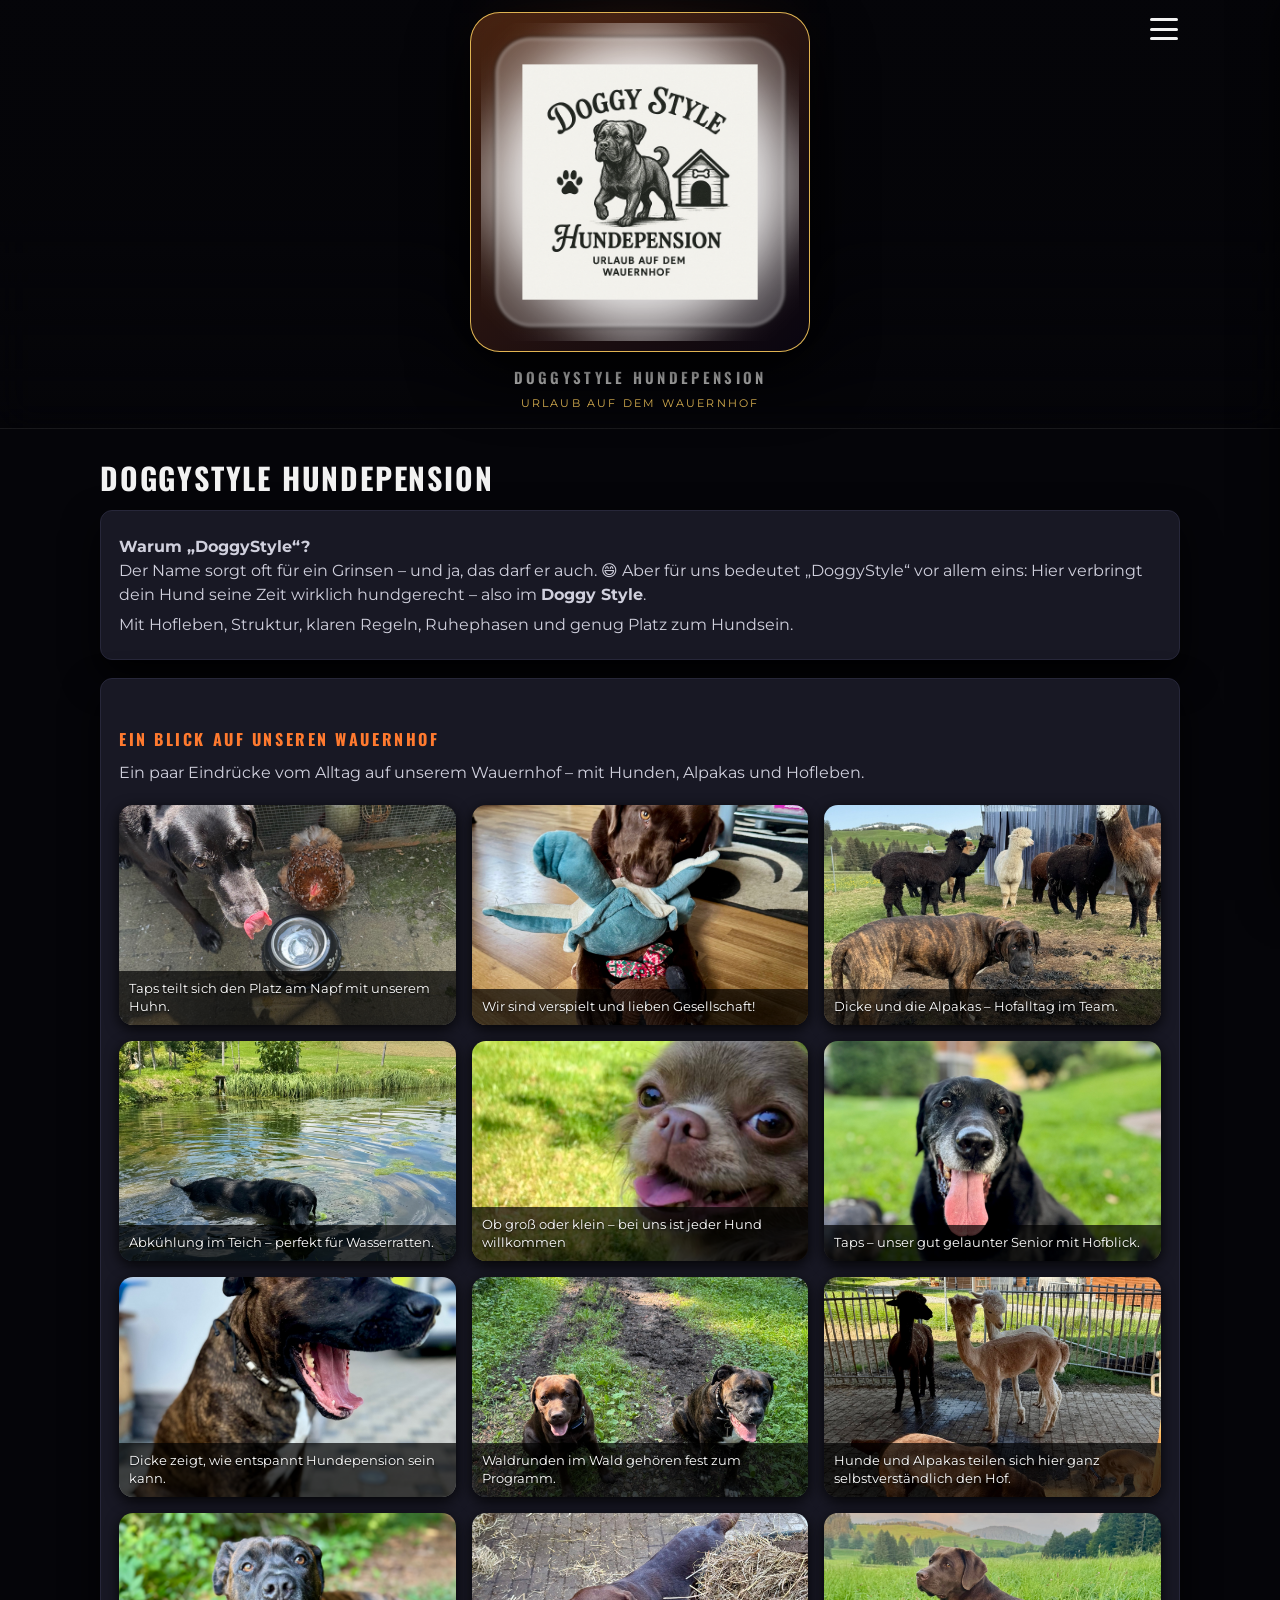
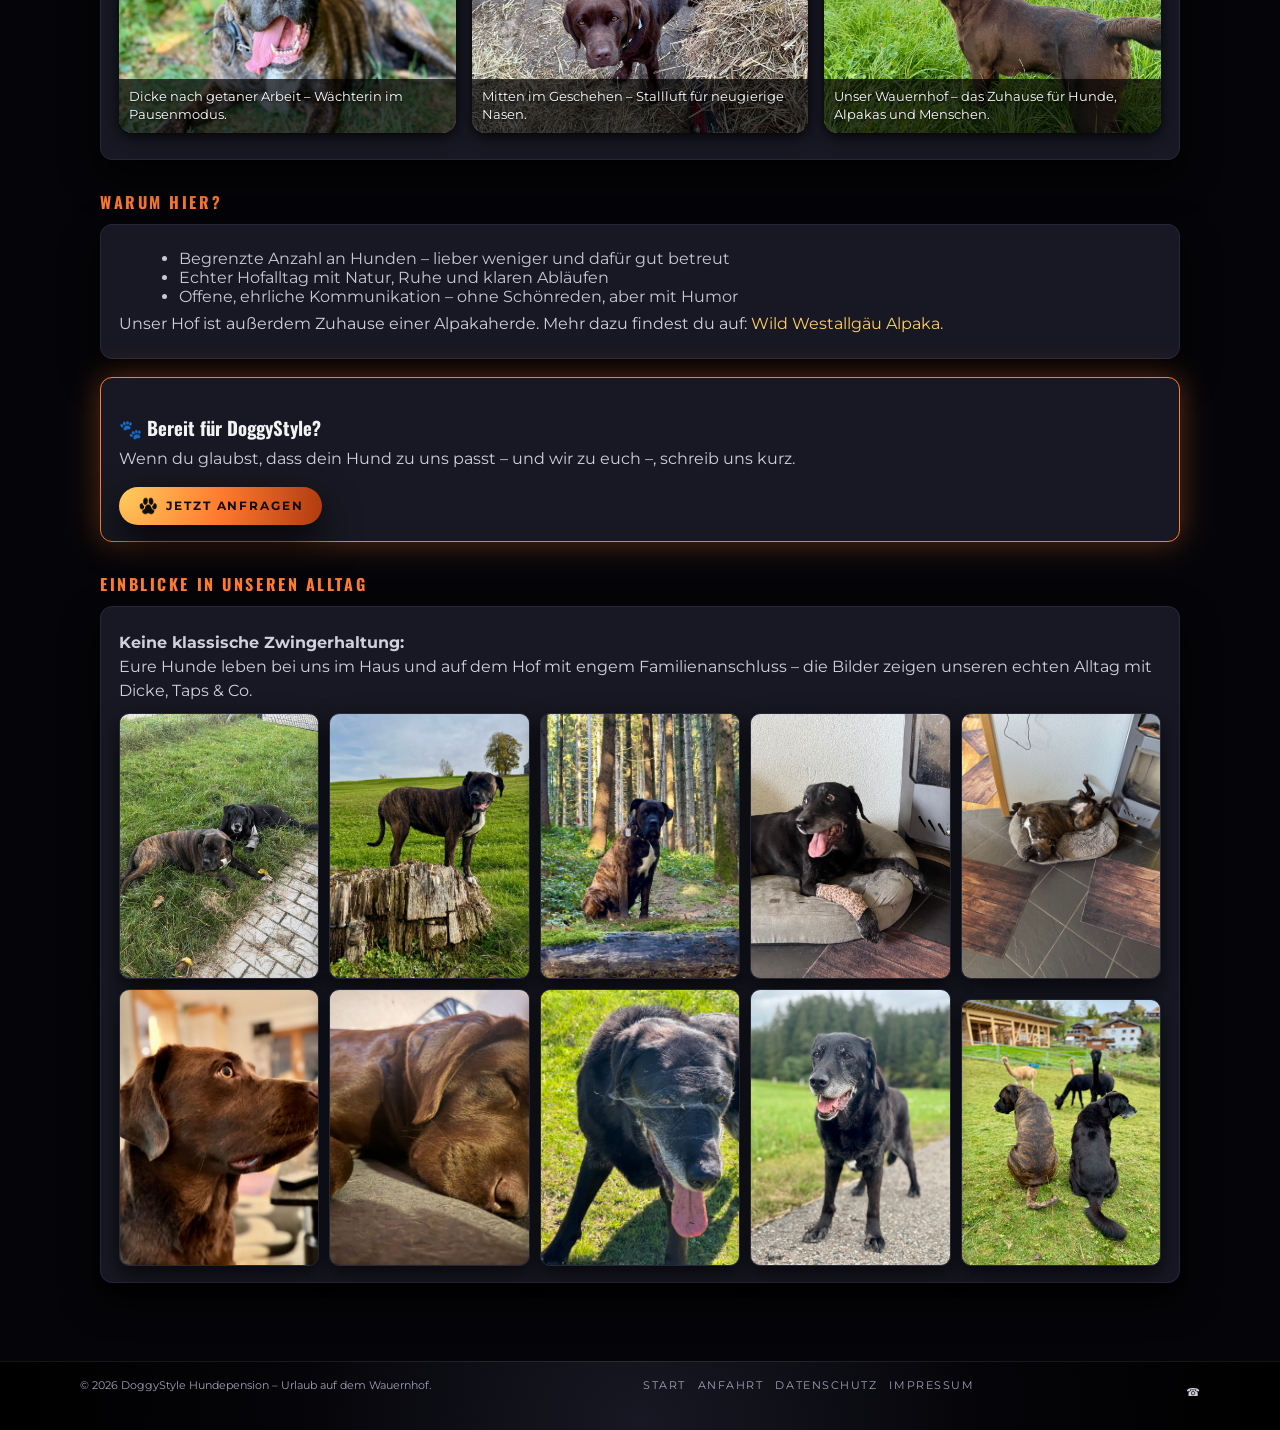
==== index.html @ 03199d56 "Add files via upload" ====
<!DOCTYPE html>
<html lang="de"> 
<head>
<meta charset="UTF-8">
<title>Start – DoggyStyle Hundepension</title>
<meta name="viewport" content="width=device-width, initial-scale=1.0">
<style>
@import url('https://fonts.googleapis.com/css2?family=Montserrat:wght@300;400;600&family=Oswald:wght@400;600&display=swap');

* { box-sizing:border-box; }

body {
  background:#050509;
  color:#f2f2f2;
  font-family:'Montserrat',system-ui,-apple-system,BlinkMacSystemFont,sans-serif;
  margin:0;
}
header {
  position:sticky;
  top:0;
  z-index:40;
  backdrop-filter:blur(18px);
  background:linear-gradient(to bottom,rgba(5,5,9,0.98),rgba(5,5,9,0.92),rgba(5,5,9,0.0));
  border-bottom:1px solid rgba(255,255,255,0.08);
  transition:transform .6s ease-in-out, opacity .6s ease-in-out;
}

body.scrolled-down header {
  transform:translateY(-120%);
  opacity:0;
}

.header-inner {
  max-width:1120px;
  margin:0 auto;
  padding:12px 20px 18px;
  display:flex;
  flex-direction:column;
  align-items:center;
  gap:8px;
  position:relative;
}
.header-inner::before {
  content:'';
  position:absolute;
  top:38%;
  left:50%;
  width:300px;
  height:300px;
  transform:translate(-50%,-50%);
  background:radial-gradient(circle at top,#ff7a2f33,#000000 65%);
  filter:blur(20px);
  opacity:0.9;
  z-index:-2;
}
.logo-shell {
  padding:10px;
  border-radius:30px;
  background:linear-gradient(135deg,rgba(255,122,47,0.25),rgba(10,6,18,0.9));
  border:1px solid rgba(255,207,95,0.85);
  box-shadow:0 24px 60px rgba(0,0,0,0.95);
  backdrop-filter:blur(18px);
  -webkit-backdrop-filter:blur(18px);
  max-width:340px;
  width:100%;
  transform-origin:center;
  transition:transform .35s ease-out, box-shadow .35s ease-out, background .35s ease-out, border-color .35s ease-out;
}
.header-inner:hover .logo-shell {
  transform:translateY(-2px) scale(1.01);
  box-shadow:0 32px 80px rgba(0,0,0,1);
  background:linear-gradient(135deg,rgba(255,122,47,0.35),rgba(10,6,18,0.95));
  border-color:rgba(255,207,95,1);
}
.logo-shell img {
  width:100%;
  display:block;
  border-radius:22px;
}
.brand-title {
  font-family:'Oswald',system-ui,sans-serif;
  font-size:15px;
  letter-spacing:0.22em;
  text-transform:uppercase;
  font-weight:600;
  margin-top:6px;
}
.brand-sub {
  font-size:11px;
  color:#ffcf5f;
  letter-spacing:0.2em;
  text-transform:uppercase;
}
.logo-shell,
.brand-title,
.brand-sub {
  transition:transform .45s ease-out, opacity .45s ease-out;
  transition-delay:.12s;
}

body.scrolled-down .logo-shell,
body.scrolled-down .brand-title,
body.scrolled-down .brand-sub {
  transform:translateY(-26px);
  opacity:0;
}

.burger{z-index:9999;position:absolute;right:22px;top:18px;
  position:absolute;
  right:22px;
  top:18px;
  width:28px;
  height:22px;
  cursor:pointer;
  display:flex;
  flex-direction:column;
  justify-content:space-between;
}
.burger span {
  height:3px;
  border-radius:999px;
  background:#f2f2f2;
  transition:transform .2s ease-out, opacity .2s ease-out;
}
.burger.open span:nth-child(1) {
  transform:translateY(9px) rotate(45deg);
}
.burger.open span:nth-child(2) {
  opacity:0;
}
.burger.open span:nth-child(3) {
  transform:translateY(-9px) rotate(-45deg);
}
.wrapper {
  max-width:1120px;
  margin:0 auto;
  padding:26px 20px 60px;
}
h1,h2,h3 {
  font-family:'Oswald',system-ui,sans-serif;
}
h1 {
  font-size:30px;
  margin:0 0 10px;
  letter-spacing:0.06em;
  text-transform:uppercase;
}
h2 {
  color:#ff7a2f;
  text-transform:uppercase;
  letter-spacing:0.16em;
  font-size:16px;
  margin:30px 0 10px;
}
h3 {
  color:#f2f2f2;
  margin-top:18px;
  margin-bottom:6px;
}
p {
  margin:6px 0;
  color:#d0d0dd;
  line-height:1.5;
}
.card {
  background:#181824;
  border-radius:12px;
  border:1px solid #27273a;
  padding:18px 18px 16px;
  margin:10px 0 18px;
  box-shadow:0 16px 36px rgba(0,0,0,0.8);
}
.card.highlight {
  border-color:#ff7a2f;
  box-shadow:0 0 32px rgba(255,122,47,0.35);
}
ul {
  margin:6px 0 6px 20px;
  color:#c8c8d5;
}
.btn {
  display:inline-block;
  margin-top:10px;
  padding:9px 18px;
  border-radius:999px;
  background:radial-gradient(circle at 0% 0%,#ffcf5f,#ff7a2f 50%,#b03a10 100%);
  color:#140a03;
  font-size:12px;
  text-transform:uppercase;
  letter-spacing:0.16em;
  text-decoration:none;
  font-weight:bold;
  box-shadow:0 18px 38px rgba(0,0,0,0.85);
}
.btn-paw {
  display:inline-flex;
  align-items:center;
  gap:7px;
}
.btn-paw img {
  width:22px;
  height:auto;
  flex:none;
}
.small-hint {
  font-size:11px;
  color:#a0a0b5;
  margin:2px 0 6px;
}
footer {
  border-top:1px solid rgba(255,255,255,0.08);
  padding:16px 20px 24px;
  font-size:11px;
  color:#a0a0b5;
  background:radial-gradient(circle at bottom,#181824 0,#050509 52%,#000 100%);
}
.footer-inner {
  max-width:1120px;
  margin:0 auto;
  display:flex;
  justify-content:space-between;
  gap:16px;
  flex-wrap:wrap;
}
.footer-links {
  display:flex;
  gap:12px;
  flex-wrap:wrap;
}
.footer-links a {
  color:#a0a0b5;
  text-decoration:none;
  text-transform:uppercase;
  letter-spacing:0.14em;
}
.side-menu-overlay {
  position:fixed;
  inset:0;
  background:rgba(0,0,0,0.7);
  backdrop-filter:blur(8px);
  opacity:0;
  visibility:hidden;
  transition:opacity .2s ease-out, visibility .2s ease-out;
  z-index:60;
}
.side-menu-overlay.open {
  opacity:1;
  visibility:visible;
}
.side-menu {
  position:fixed;
  top:0;
  right:-260px;
  width:240px;
  height:100vh;
  background:#101018;
  border-left:1px solid rgba(255,255,255,0.12);
  box-shadow:-16px 0 40px rgba(0,0,0,0.85);
  padding:70px 20px 20px;
  display:flex;
  flex-direction:column;
  gap:12px;
  z-index:61;
  transition:right .2s ease-out;
}
.side-menu.open {
  right:0;
}
.side-menu a {
  color:#d0d0dd;
  text-decoration:none;
  font-size:13px;
  letter-spacing:0.16em;
  text-transform:uppercase;
  padding:6px 0;
  border-bottom:1px solid rgba(255,255,255,0.06);
}
.side-menu a.active {
  color:#ffffff;
}
.side-menu a:last-child {
  border-bottom:none;
}
.gallery {
  display:grid;
  grid-template-columns:repeat(auto-fit,minmax(180px,1fr));
  gap:10px;
  margin-top:10px;
}
.gallery img {
  width:100%;
  height:100%;
  object-fit:cover;
  border-radius:10px;
  border:1px solid #27273a;
  box-shadow:0 8px 22px rgba(0,0,0,0.75);
}

/* Scroll-Reveal Animation */
.reveal {
  opacity:0;
  transform:translateY(24px);
  transition:opacity .6s ease-out, transform .6s ease-out;
}
.reveal.reveal-visible {
  opacity:1;
  transform:translateY(0);
}


/* Bildergalerie auf der Startseite */
.gallery-grid {
  display:grid;
  gap:16px;
  margin:20px 0 10px;
}
.gallery-grid figure {
  position:relative;
  margin:0;
  border-radius:14px;
  overflow:hidden;
  background:#111119;
  box-shadow:0 4px 14px rgba(0,0,0,0.85);
}
.gallery-grid img {
  display:block;
  width:100%;
  height:220px;
  object-fit:cover;
}
.gallery-grid figcaption {
  position:absolute;
  left:0;
  right:0;
  bottom:0;
  padding:8px 10px 10px;
  font-size:13px;
  line-height:1.4;
  background:rgba(0,0,0,0.7);
  color:#ffffff;
  text-shadow:0 1px 2px rgba(0,0,0,0.9);
}
@media (min-width:780px){
  .gallery-grid {
    grid-template-columns:repeat(3,minmax(0,1fr));
  }
}

.call-btn {
  display:inline-block;
  margin-top:8px;
  padding:8px 14px;
  border-radius:999px;
  background:#ffb347;
  color:#111111;
  font-weight:600;
  text-decoration:none;
  box-shadow:0 4px 12px rgba(0,0,0,0.35);
}
.call-btn:hover {
  background:#ffcf70;
  transform:translateY(-1px);
}
@media (max-width:780px){
  .header-inner{padding-bottom:12px;}
}
</style>
</head>
<body>
<header>
  <div class="header-inner">
    <div class="burger" id="burger">
      <span></span><span></span><span></span>
    </div>
    <div class="logo-shell"><img src="images/embedded_1.png" style="width:100%;border-radius:22px;"></div>
    <div class="brand-title">DoggyStyle Hundepension</div>
    <div class="brand-sub">Urlaub auf dem Wauernhof</div>
  </div>
</header>

<div class="side-menu-overlay" id="sideOverlay"></div>
<nav class="side-menu" id="sideMenu">
  <a href="index.html" class="">Start</a>
  <a href="angebot.html" class="">Angebot</a>
  <a href="abenteuer.html" class="">Abenteuer</a>
  <a href="ueber-uns.html" class="">Über uns</a>
  <a href="preise.html" class="">Preise</a>
  <a href="ablauf-faq.html" class="">Ablauf &amp; FAQ</a>
  <a href="kontakt.html" class="">Kontakt</a>
  <a href="anfahrt.html" class="">Anfahrt</a>
  <a href="aktuelles.html" class="">Aktuelles</a>
  <a href="datenschutz.html" class="">Datenschutz</a>
  <a href="impressum.html" class="">Impressum</a>
</nav>

<div class="wrapper">

<h1>DoggyStyle Hundepension</h1>
<div class="card">
  <p><strong>Warum „DoggyStyle“?</strong><br>
  Der Name sorgt oft für ein Grinsen – und ja, das darf er auch. 😄 Aber für uns bedeutet
  „DoggyStyle“ vor allem eins: Hier verbringt dein Hund seine Zeit wirklich hundgerecht – also im <strong>Doggy Style</strong>.</p>
  <p>Mit Hofleben, Struktur, klaren Regeln, Ruhephasen und genug Platz zum Hundsein.</p>
</div>


<section class="card reveal">
  <h2>Ein Blick auf unseren Wauernhof</h2>
  <p>Ein paar Eindrücke vom Alltag auf unserem Wauernhof – mit Hunden, Alpakas und Hofleben.</p>

  <div class="gallery-grid">
    <figure>
      <img src="images/taps_huhn_napf.jpg" alt="Schwarzer Hund Taps neben einem Huhn am Wassernapf">
      <figcaption>Taps teilt sich den Platz am Napf mit unserem Huhn.</figcaption>
    </figure>
<figure>
    <img src="images/verspielt_hund.jpg" alt="Verspielter Hund im Stall">
    <figcaption>Wir sind verspielt und lieben Gesellschaft!</figcaption>
</figure>
    <figure>
      <img src="images/dicke_alpakas_wiese.jpg" alt="Cane Corso Hündin Dicke steht vor einer Alpaka-Herde auf der Wiese">
      <figcaption>Dicke und die Alpakas – Hofalltag im Team.</figcaption>
    </figure>
    <figure>
      <img src="images/taps_teich.jpg" alt="Hund Taps schwimmt im Naturteich auf dem Hof">
      <figcaption>Abkühlung im Teich – perfekt für Wasserratten.</figcaption>
    </figure>
<figure class="gallery-item">
<img src="images/kleiner_hund.jpg" alt="Ob groß oder klein – bei uns ist jeder Hund willkommen">
    <figcaption>Ob groß oder klein – bei uns ist jeder Hund willkommen</figcaption>
</figure>
    <figure>
      <img src="images/taps_portrait_garten.jpg" alt="Taps sitzt lachend auf der Wiese vor dem Haus">
      <figcaption>Taps – unser gut gelaunter Senior mit Hofblick.</figcaption>
    </figure>
    <figure>
      <img src="images/dicke_gaehn.jpg" alt="Cane Corso Hündin Dicke gähnt entspannt vor dem Haus">
      <figcaption>Dicke zeigt, wie entspannt Hundepension sein kann.</figcaption>
    </figure>
    <figure>
      <img src="images/hunde_wald.jpg" alt="Zwei Hunde sitzen auf einem Waldweg">
      <figcaption>Waldrunden im Wald gehören fest zum Programm.</figcaption>
    </figure>
    <figure>
      <img src="images/hunde_alpakas_stall.jpg" alt="Hunde und Alpakas gemeinsam im Auslauf am Hof">
      <figcaption>Hunde und Alpakas teilen sich hier ganz selbstverständlich den Hof.</figcaption>
    </figure>
    <figure>
      <img src="images/dicke_portrait_wald.jpg" alt="Dicke liegt mit weit herausgestreckter Zunge im Gras">
      <figcaption>Dicke nach getaner Arbeit – Wächterin im Pausenmodus.</figcaption>
    </figure>
    <figure>
      <img src="images/labbi_stroh.jpg" alt="Brauner Labrador im Stroh bei der Stallarbeit">
      <figcaption>Mitten im Geschehen – Stallluft für neugierige Nasen.</figcaption>
    </figure>
    <figure>
      <img src="images/labbi_wiese_allgaeu.jpg" alt="Brauner Labrador steht in einer Allgäuer Wiese">
      <figcaption>Unser Wauernhof – das Zuhause für Hunde, Alpakas und Menschen.</figcaption>
    </figure>
  </div>
</section>


<h2>Warum hier?</h2>
<div class="card">
  <ul>
    <li>Begrenzte Anzahl an Hunden – lieber weniger und dafür gut betreut</li>
    <li>Echter Hofalltag mit Natur, Ruhe und klaren Abläufen</li>
    <li>Offene, ehrliche Kommunikation – ohne Schönreden, aber mit Humor</li>
  </ul>
  <p>Unser Hof ist außerdem Zuhause einer Alpakaherde. Mehr dazu findest du auf:
  <a href="https://www.wild-westallgaeu-alpaka.de" target="_blank" style="color:#ffcf5f;text-decoration:none;">Wild Westallgäu Alpaka</a>.</p>
</div>

<div class="card highlight">
  <h3>🐾 Bereit für DoggyStyle?</h3>
  <p>Wenn du glaubst, dass dein Hund zu uns passt – und wir zu euch –, schreib uns kurz.</p>
  <a href="kontakt.html" class="btn btn-paw">
    <img src="images/Pfote.PNG" alt="" width="878" height="796">
    Jetzt anfragen
  </a>
  </div>

<h2>Einblicke in unseren Alltag</h2>
<div class="card">
  <p><strong>Keine klassische Zwingerhaltung:</strong><br> Eure Hunde leben bei uns im Haus und auf dem Hof mit engem Familienanschluss – die Bilder zeigen unseren echten Alltag mit Dicke, Taps &amp; Co.</p>
  <div class="gallery">
      <img src="images/embedded_2.jpg" alt="Hundebild" class="reveal">
      <img src="images/embedded_3.jpg" alt="Hundebild" class="reveal">
      <img src="images/embedded_4.jpg" alt="Hundebild" class="reveal">
      <img src="images/embedded_5.jpg" alt="Hundebild" class="reveal">
      <img src="images/embedded_6.jpg" alt="Hundebild" class="reveal">
      <img src="images/embedded_7.jpg" alt="Hundebild" class="reveal">
      <img src="images/embedded_8.jpg" alt="Hundebild" class="reveal">
      <img src="images/embedded_9.jpg" alt="Hundebild" class="reveal">
      <img src="images/embedded_10.jpg" alt="Hundebild" class="reveal">
<div class="gallery">
    <img src="images/dicke_taps.jpg" alt="Unsere Hunde und Alpakas – ein starkes Team">
</div>
  </div>
</div>

</div>

<footer>
  <div class="footer-inner">
    <div>© <span id="year"></span> DoggyStyle Hundepension – Urlaub auf dem Wauernhof.</div>
    <div class="footer-links">
      <a href="index.html">Start</a>
      <a href="anfahrt.html">Anfahrt</a><a href="datenschutz.html" class="">Datenschutz</a>
      <a href="impressum.html">Impressum</a>
    </div>
  
  <p>☎ </p>
</div>
</footer>
<script>
  const burger = document.getElementById('burger');
  const sideMenu = document.getElementById('sideMenu');
  const overlay = document.getElementById('sideOverlay');
  function toggleMenu() {
    burger.classList.toggle('open');
    sideMenu.classList.toggle('open');
    overlay.classList.toggle('open');
  }
  burger.addEventListener('click', toggleMenu);
  overlay.addEventListener('click', toggleMenu);
  sideMenu.querySelectorAll('a').forEach(a => {
    a.addEventListener('click', () => {
      toggleMenu();
    });
  });
  document.querySelectorAll('#year').forEach(e => e.textContent = new Date().getFullYear());
  
  const onScrollHeader = () => {
    const scrolled = window.scrollY || document.documentElement.scrollTop || document.body.scrollTop || 0;
    if (scrolled > 40) {
      document.body.classList.add('scrolled-down');
    } else {
      document.body.classList.remove('scrolled-down');
    }
  };
  window.addEventListener('scroll', onScrollHeader);
  onScrollHeader();
const revealEls = document.querySelectorAll('.reveal');
  if ('IntersectionObserver' in window) {
    const observer = new IntersectionObserver((entries, obs) => {
      entries.forEach(entry => {
        if (entry.isIntersecting) {
          entry.target.classList.add('reveal-visible');
          obs.unobserve(entry.target);
        }
      });
    }, { threshold: 0.15 });
    revealEls.forEach(el => observer.observe(el));
  } else {
    revealEls.forEach(el => el.classList.add('reveal-visible'));
  }
</script>
</body>
</html>
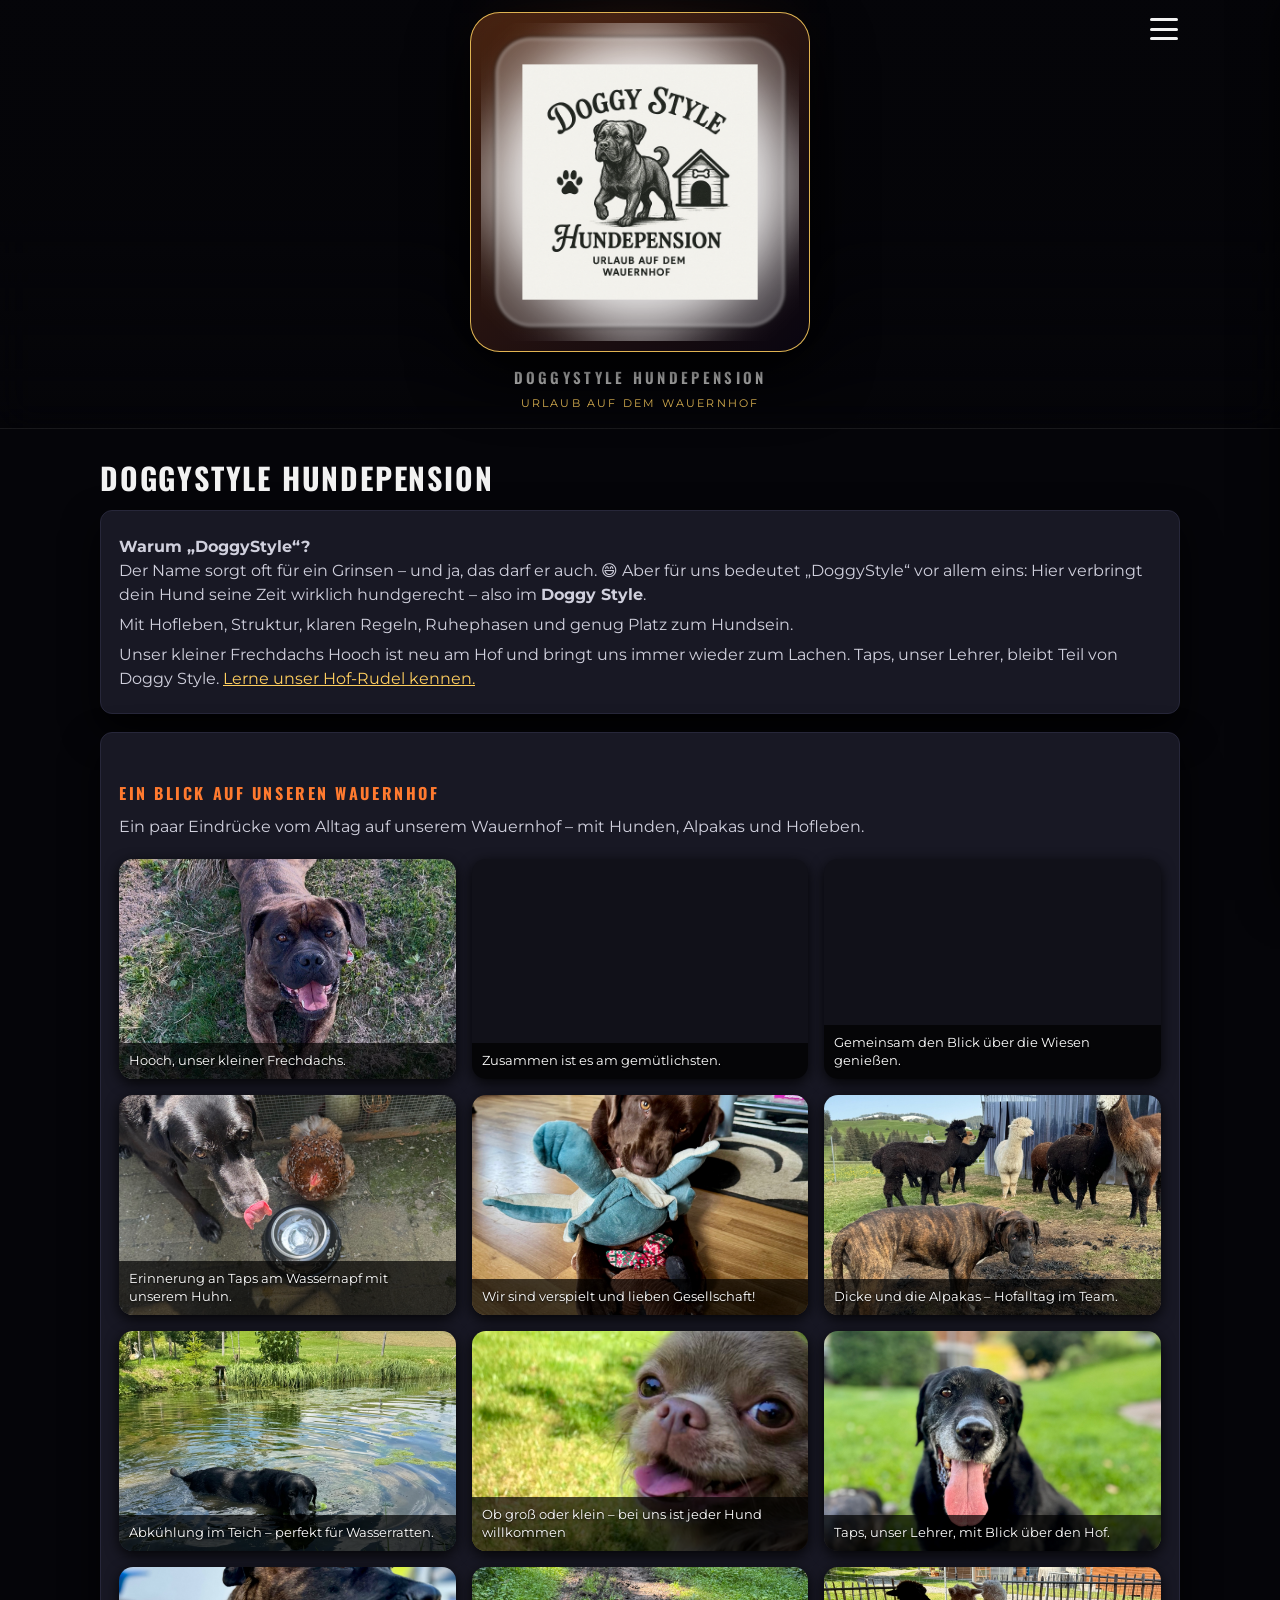
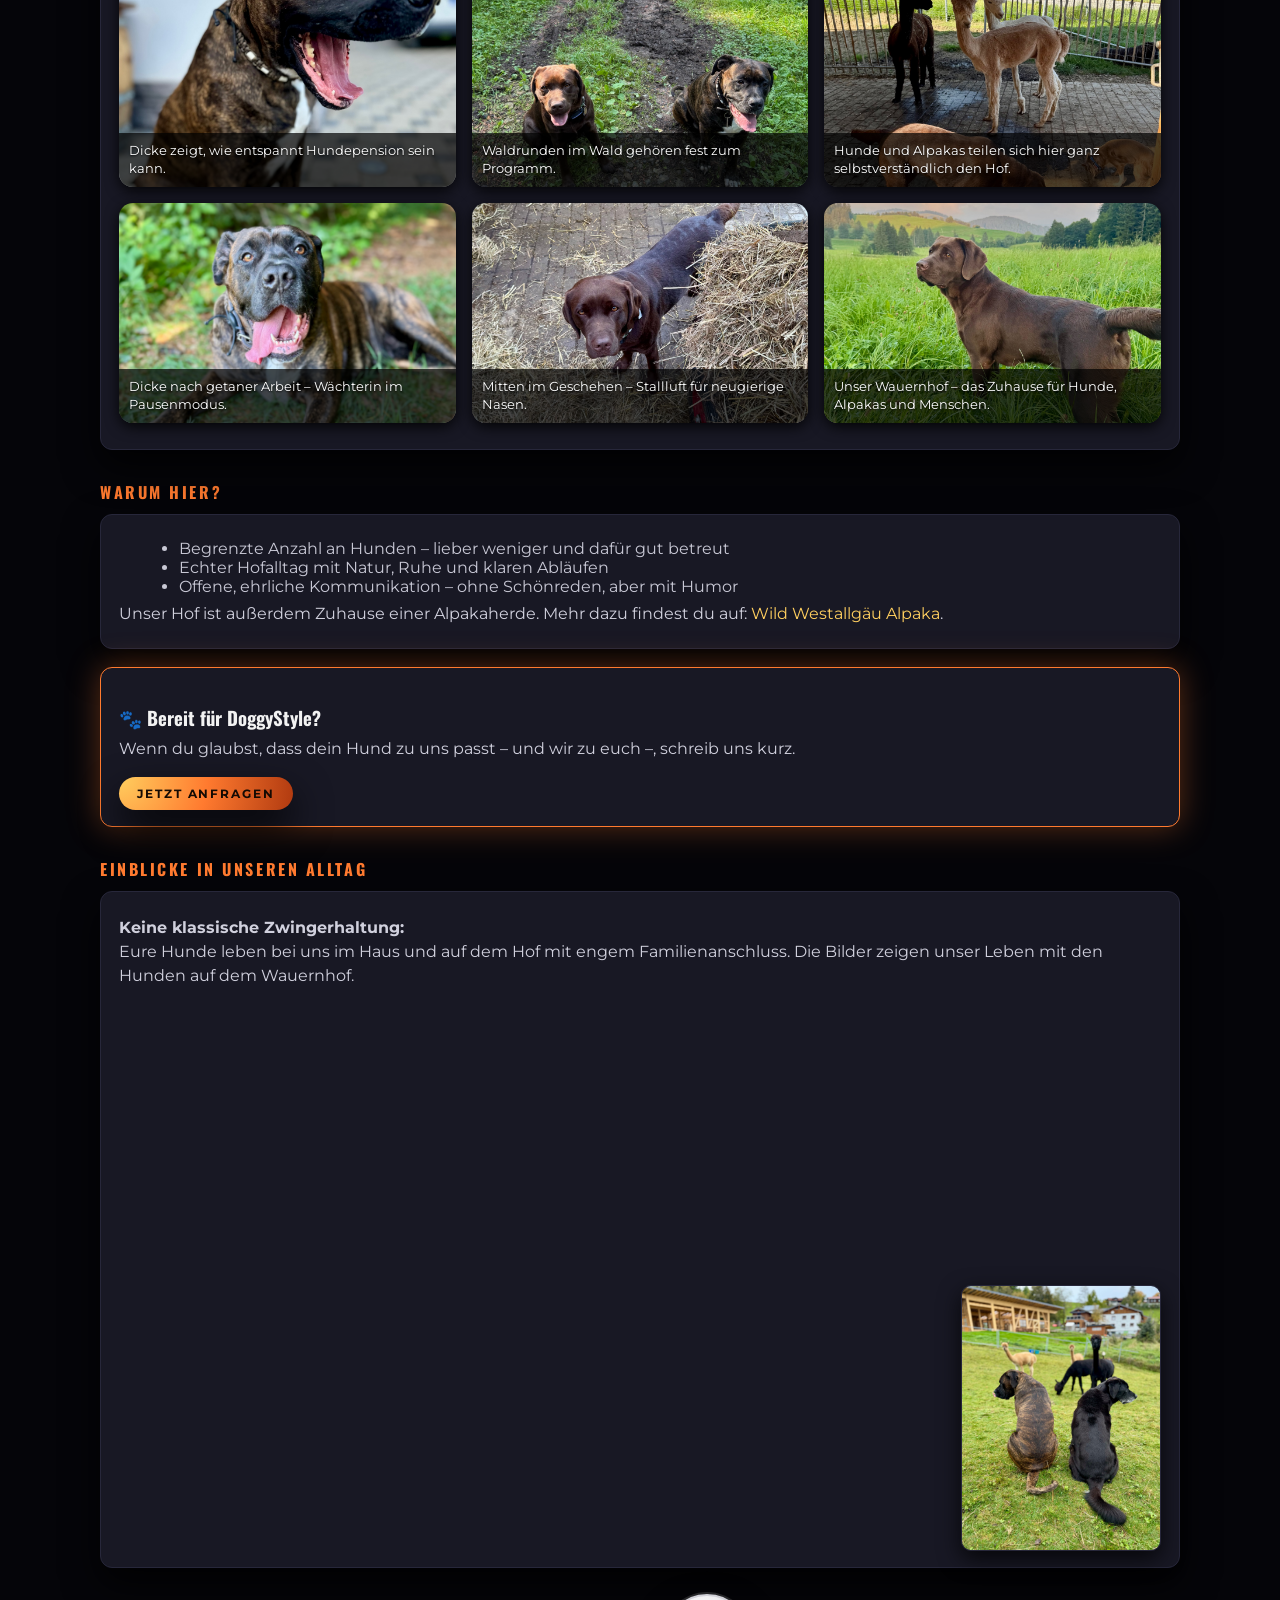
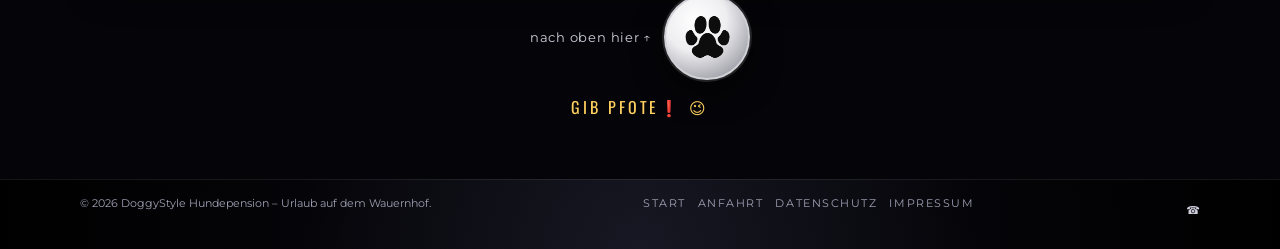
==== commit 2d5d6d37: "Add files via upload" ====
--- a/index.html
+++ b/index.html
@@ -191,16 +191,6 @@
   text-decoration:none;
   font-weight:bold;
   box-shadow:0 18px 38px rgba(0,0,0,0.85);
-}
-.btn-paw {
-  display:inline-flex;
-  align-items:center;
-  gap:7px;
-}
-.btn-paw img {
-  width:22px;
-  height:auto;
-  flex:none;
 }
 .small-hint {
   font-size:11px;
@@ -365,8 +355,9 @@
   .header-inner{padding-bottom:12px;}
 }
 </style>
+<link rel="stylesheet" href="gib-pfote.css">
 </head>
-<body>
+<body id="seitenanfang">
 <header>
   <div class="header-inner">
     <div class="burger" id="burger">
@@ -401,6 +392,7 @@
   Der Name sorgt oft für ein Grinsen – und ja, das darf er auch. 😄 Aber für uns bedeutet
   „DoggyStyle“ vor allem eins: Hier verbringt dein Hund seine Zeit wirklich hundgerecht – also im <strong>Doggy Style</strong>.</p>
   <p>Mit Hofleben, Struktur, klaren Regeln, Ruhephasen und genug Platz zum Hundsein.</p>
+  <p>Unser kleiner Frechdachs Hooch ist neu am Hof und bringt uns immer wieder zum Lachen. Taps, unser Lehrer, bleibt Teil von Doggy Style. <a href="ueber-uns.html" style="color:#ffcf5f;">Lerne unser Hof-Rudel kennen.</a></p>
 </div>
 
 
@@ -410,8 +402,20 @@
 
   <div class="gallery-grid">
     <figure>
+      <img src="images/hooch-im-gras.jpg" alt="Hooch liegt im Gras und schaut in die Kamera" width="1149" height="1662" loading="lazy" decoding="async">
+      <figcaption>Hooch, unser kleiner Frechdachs.</figcaption>
+    </figure>
+    <figure>
+      <img src="images/hunde-im-hundebett.jpg" alt="Zwei Hunde teilen sich ein Hundebett" width="1152" height="1536" loading="lazy" decoding="async">
+      <figcaption>Zusammen ist es am gemütlichsten.</figcaption>
+    </figure>
+    <figure>
+      <img src="images/hunde-mit-hofblick.jpg" alt="Zwei Hunde blicken über die Wiesen" width="1152" height="1536" loading="lazy" decoding="async" style="object-position:center 65%;">
+      <figcaption>Gemeinsam den Blick über die Wiesen genießen.</figcaption>
+    </figure>
+    <figure>
       <img src="images/taps_huhn_napf.jpg" alt="Schwarzer Hund Taps neben einem Huhn am Wassernapf">
-      <figcaption>Taps teilt sich den Platz am Napf mit unserem Huhn.</figcaption>
+      <figcaption>Erinnerung an Taps am Wassernapf mit unserem Huhn.</figcaption>
     </figure>
 <figure>
     <img src="images/verspielt_hund.jpg" alt="Verspielter Hund im Stall">
@@ -431,7 +435,7 @@
 </figure>
     <figure>
       <img src="images/taps_portrait_garten.jpg" alt="Taps sitzt lachend auf der Wiese vor dem Haus">
-      <figcaption>Taps – unser gut gelaunter Senior mit Hofblick.</figcaption>
+      <figcaption>Taps, unser Lehrer, mit Blick über den Hof.</figcaption>
     </figure>
     <figure>
       <img src="images/dicke_gaehn.jpg" alt="Cane Corso Hündin Dicke gähnt entspannt vor dem Haus">
@@ -475,15 +479,12 @@
 <div class="card highlight">
   <h3>🐾 Bereit für DoggyStyle?</h3>
   <p>Wenn du glaubst, dass dein Hund zu uns passt – und wir zu euch –, schreib uns kurz.</p>
-  <a href="kontakt.html" class="btn btn-paw">
-    <img src="images/Pfote.PNG" alt="" width="878" height="796">
-    Jetzt anfragen
-  </a>
+  <a href="kontakt.html" class="btn">Jetzt anfragen</a>
   </div>
 
 <h2>Einblicke in unseren Alltag</h2>
 <div class="card">
-  <p><strong>Keine klassische Zwingerhaltung:</strong><br> Eure Hunde leben bei uns im Haus und auf dem Hof mit engem Familienanschluss – die Bilder zeigen unseren echten Alltag mit Dicke, Taps &amp; Co.</p>
+  <p><strong>Keine klassische Zwingerhaltung:</strong><br> Eure Hunde leben bei uns im Haus und auf dem Hof mit engem Familienanschluss. Die Bilder zeigen unser Leben mit den Hunden auf dem Wauernhof.</p>
   <div class="gallery">
       <img src="images/embedded_2.jpg" alt="Hundebild" class="reveal">
       <img src="images/embedded_3.jpg" alt="Hundebild" class="reveal">
@@ -498,6 +499,18 @@
     <img src="images/dicke_taps.jpg" alt="Unsere Hunde und Alpakas – ein starkes Team">
 </div>
   </div>
+</div>
+
+<div class="gib-pfote">
+  <a class="gib-pfote__link" href="#seitenanfang" aria-label="Gib Pfote! Zurück nach oben">
+    <span class="gib-pfote__row">
+      <span class="gib-pfote__hint">nach oben hier ↑</span>
+      <span class="gib-pfote__circle">
+        <img src="images/Pfote.PNG" alt="" width="878" height="796">
+      </span>
+    </span>
+    <span class="gib-pfote__caption">Gib Pfote❗ 😉</span>
+  </a>
 </div>
 
 </div>
--- a/gib-pfote.css
+++ b/gib-pfote.css
@@ -0,0 +1,63 @@
+@media (prefers-reduced-motion: no-preference) {
+  html {
+    scroll-behavior: smooth;
+  }
+}
+
+.gib-pfote {
+  display: flex;
+  justify-content: center;
+  margin-top: 26px;
+  text-align: center;
+}
+
+.gib-pfote__link {
+  display: inline-flex;
+  flex-direction: column;
+  align-items: center;
+  gap: 15px;
+  color: #d0d0dd;
+  text-decoration: none;
+}
+
+.gib-pfote__row {
+  display: flex;
+  align-items: center;
+  gap: 12px;
+}
+
+.gib-pfote__hint {
+  font-size: 13px;
+  letter-spacing: 0.06em;
+}
+
+.gib-pfote__circle {
+  display: grid;
+  place-items: center;
+  width: 86px;
+  height: 86px;
+  flex: none;
+  border: 2px solid #d0d0d7;
+  border-radius: 50%;
+  background: radial-gradient(circle at 36% 30%, #fff 0%, #eeeef1 40%, #aaaab2 76%, #797982 100%);
+  box-shadow: 0 0 0 2px #ffffff22, 0 12px 30px #0009;
+}
+
+.gib-pfote__circle img {
+  display: block;
+  width: 58px;
+  height: auto;
+}
+
+.gib-pfote__caption {
+  color: #ffcf5f;
+  font-family: Oswald, system-ui, sans-serif;
+  font-size: 16px;
+  letter-spacing: 0.18em;
+  text-transform: uppercase;
+}
+
+.gib-pfote__link:focus-visible .gib-pfote__circle {
+  outline: 3px solid #ffcf5f;
+  outline-offset: 4px;
+}
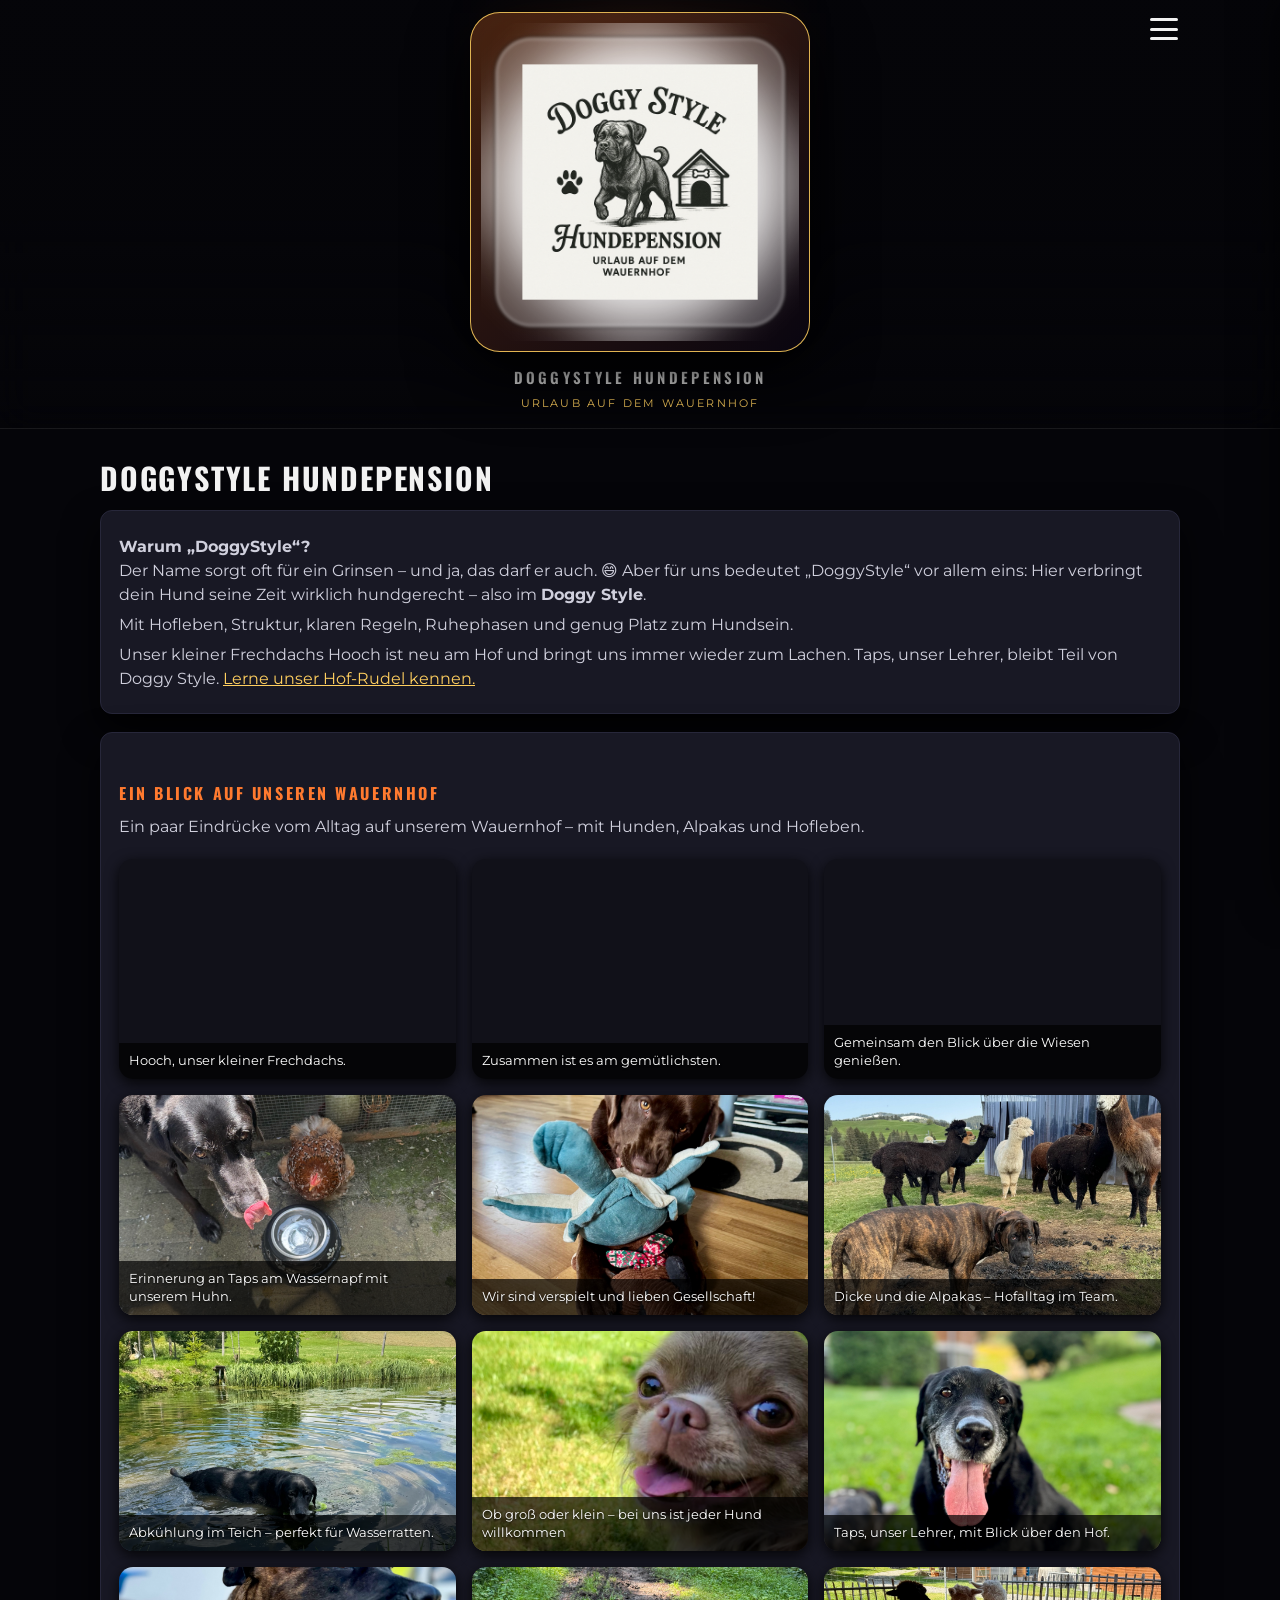
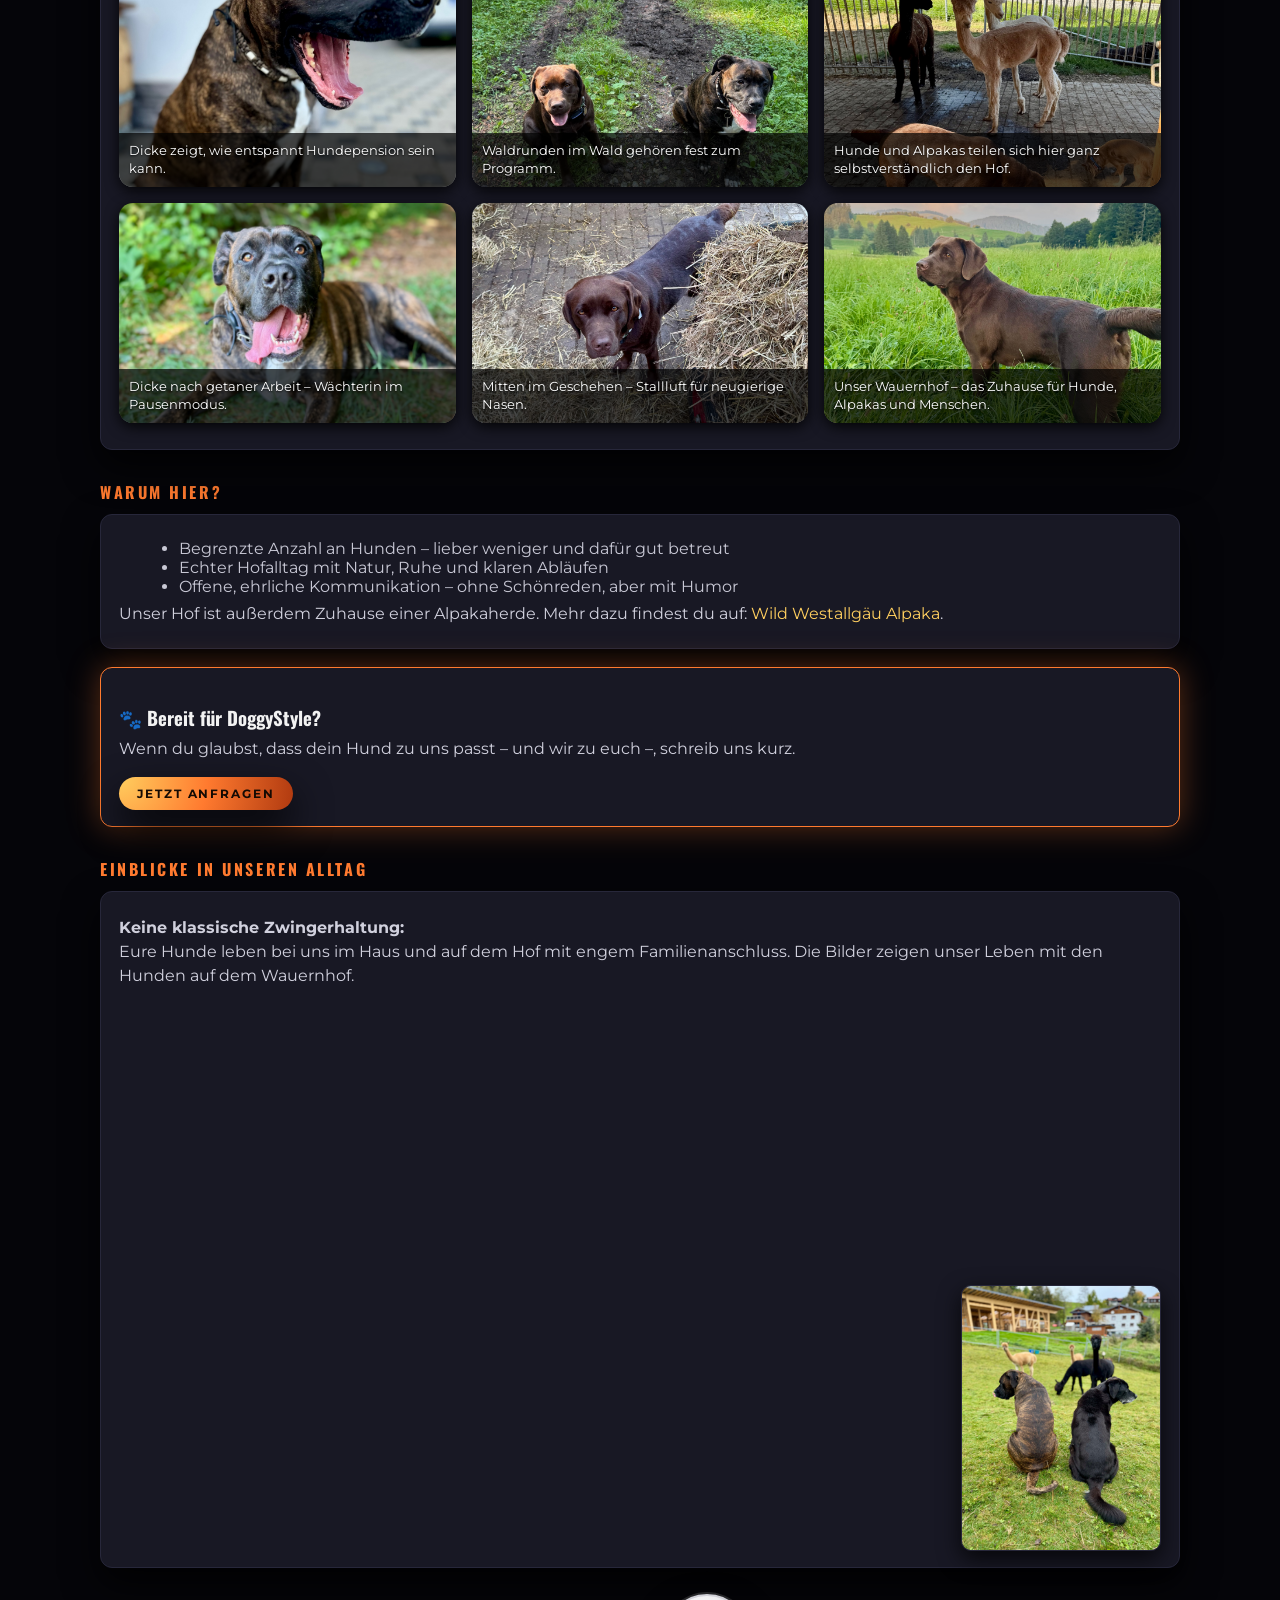
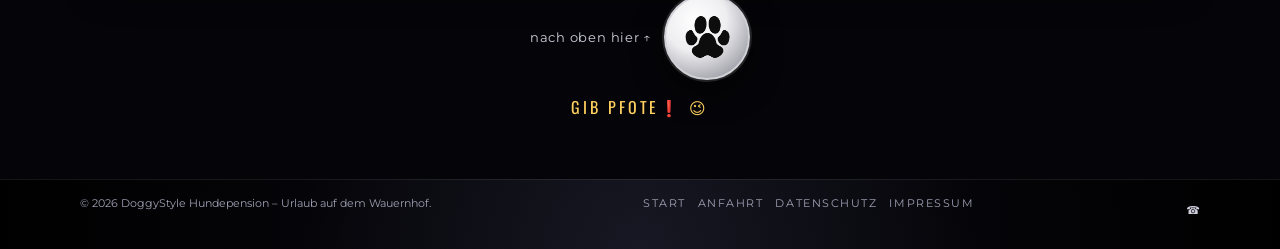
==== commit eff7cb73: "Add files via upload" ====
--- a/index.html
+++ b/index.html
@@ -356,6 +356,7 @@
 }
 </style>
 <link rel="stylesheet" href="gib-pfote.css">
+<script src="gib-pfote.js" defer></script>
 </head>
 <body id="seitenanfang">
 <header>
@@ -369,6 +370,7 @@
   </div>
 </header>
 
+<p id="pfoten-feedback" class="gib-pfote__feedback" role="status"></p>
 <div class="side-menu-overlay" id="sideOverlay"></div>
 <nav class="side-menu" id="sideMenu">
   <a href="index.html" class="">Start</a>
@@ -528,33 +530,7 @@
 </div>
 </footer>
 <script>
-  const burger = document.getElementById('burger');
-  const sideMenu = document.getElementById('sideMenu');
-  const overlay = document.getElementById('sideOverlay');
-  function toggleMenu() {
-    burger.classList.toggle('open');
-    sideMenu.classList.toggle('open');
-    overlay.classList.toggle('open');
-  }
-  burger.addEventListener('click', toggleMenu);
-  overlay.addEventListener('click', toggleMenu);
-  sideMenu.querySelectorAll('a').forEach(a => {
-    a.addEventListener('click', () => {
-      toggleMenu();
-    });
-  });
   document.querySelectorAll('#year').forEach(e => e.textContent = new Date().getFullYear());
-  
-  const onScrollHeader = () => {
-    const scrolled = window.scrollY || document.documentElement.scrollTop || document.body.scrollTop || 0;
-    if (scrolled > 40) {
-      document.body.classList.add('scrolled-down');
-    } else {
-      document.body.classList.remove('scrolled-down');
-    }
-  };
-  window.addEventListener('scroll', onScrollHeader);
-  onScrollHeader();
 const revealEls = document.querySelectorAll('.reveal');
   if ('IntersectionObserver' in window) {
     const observer = new IntersectionObserver((entries, obs) => {
--- a/gib-pfote.css
+++ b/gib-pfote.css
@@ -61,3 +61,33 @@
   outline: 3px solid #ffcf5f;
   outline-offset: 4px;
 }
+
+.gib-pfote__feedback {
+  position: fixed;
+  z-index: 70;
+  top: 22px;
+  left: 50%;
+  margin: 0;
+  padding: 8px 20px;
+  border: 1px solid #ffcf5f;
+  border-radius: 999px;
+  background: #181824;
+  color: #ffcf5f;
+  font-family: Oswald, system-ui, sans-serif;
+  font-size: 20px;
+  box-shadow: 0 8px 30px #0009;
+  opacity: 0;
+  transform: translate(-50%, -6px);
+  pointer-events: none;
+}
+
+.gib-pfote__feedback.visible {
+  opacity: 1;
+  transform: translate(-50%, 0);
+}
+
+@media (prefers-reduced-motion: no-preference) {
+  .gib-pfote__feedback {
+    transition: opacity .2s ease-out, transform .2s ease-out;
+  }
+}
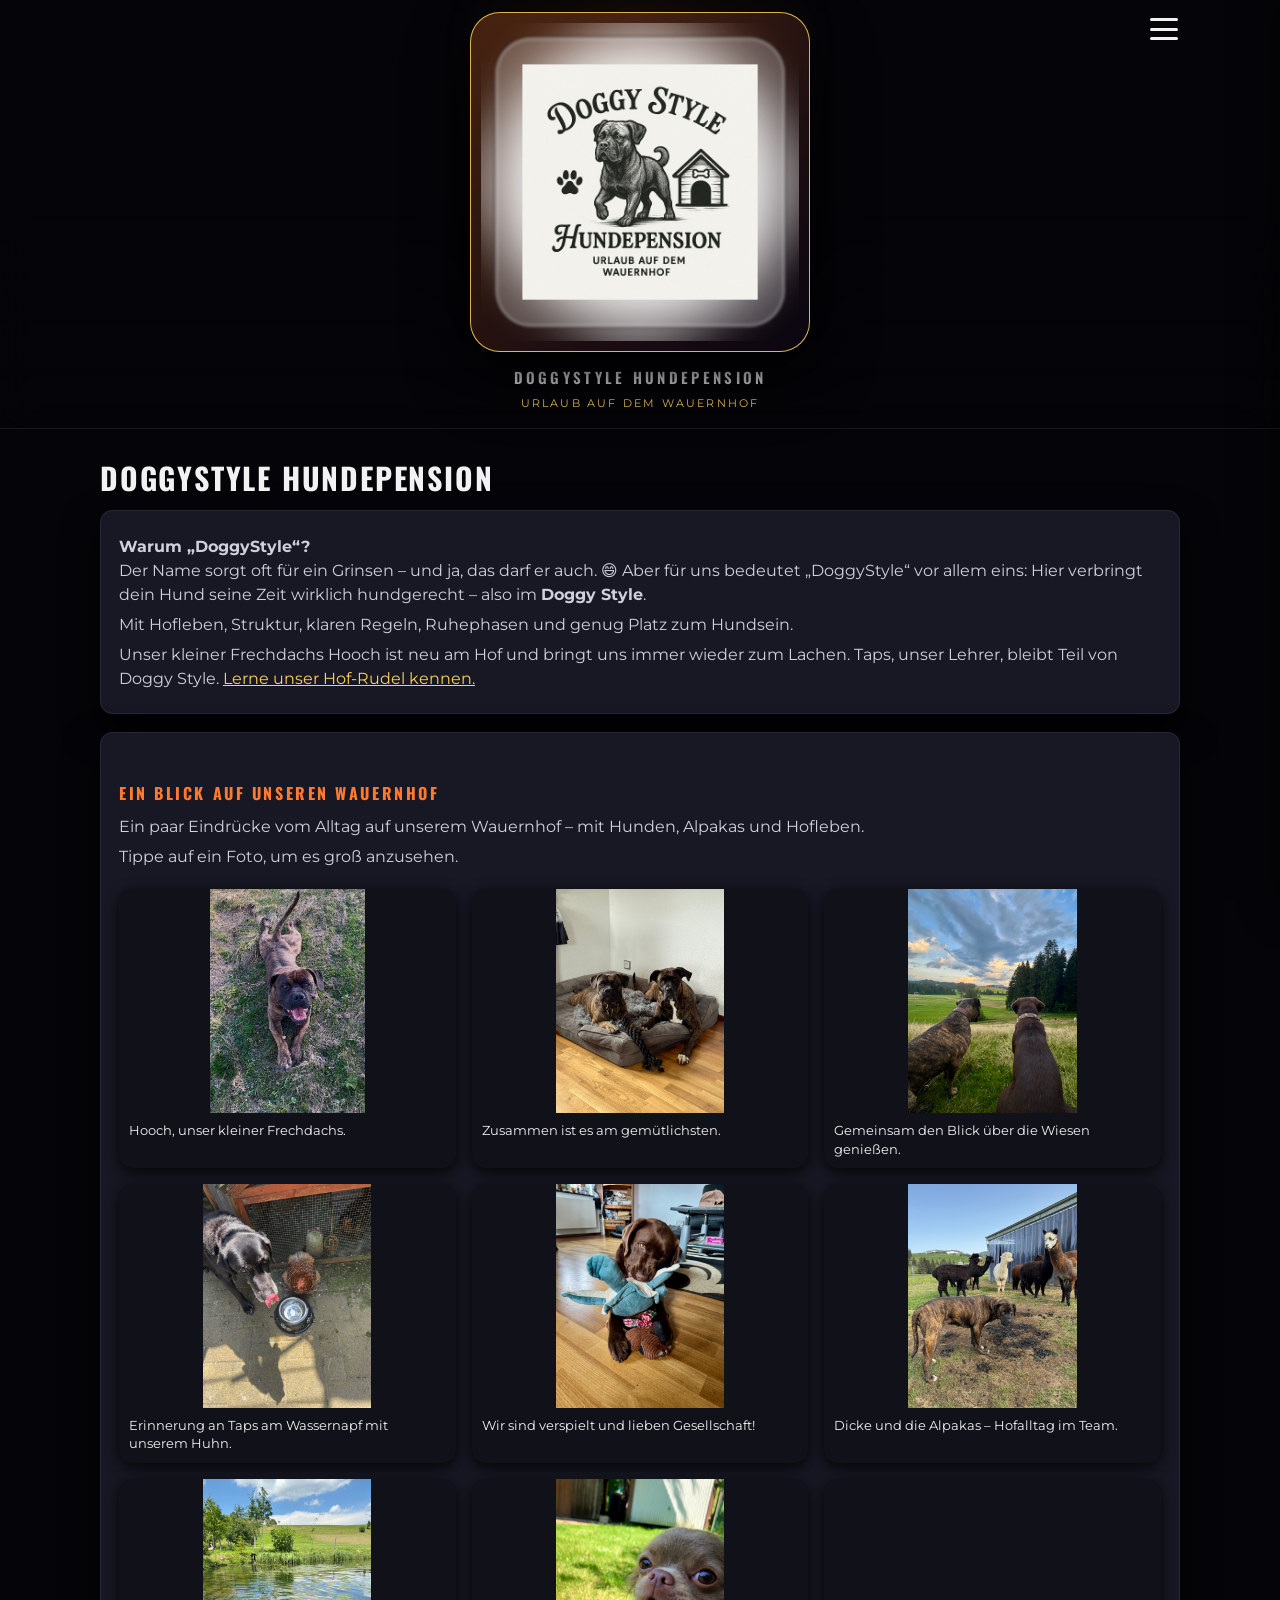
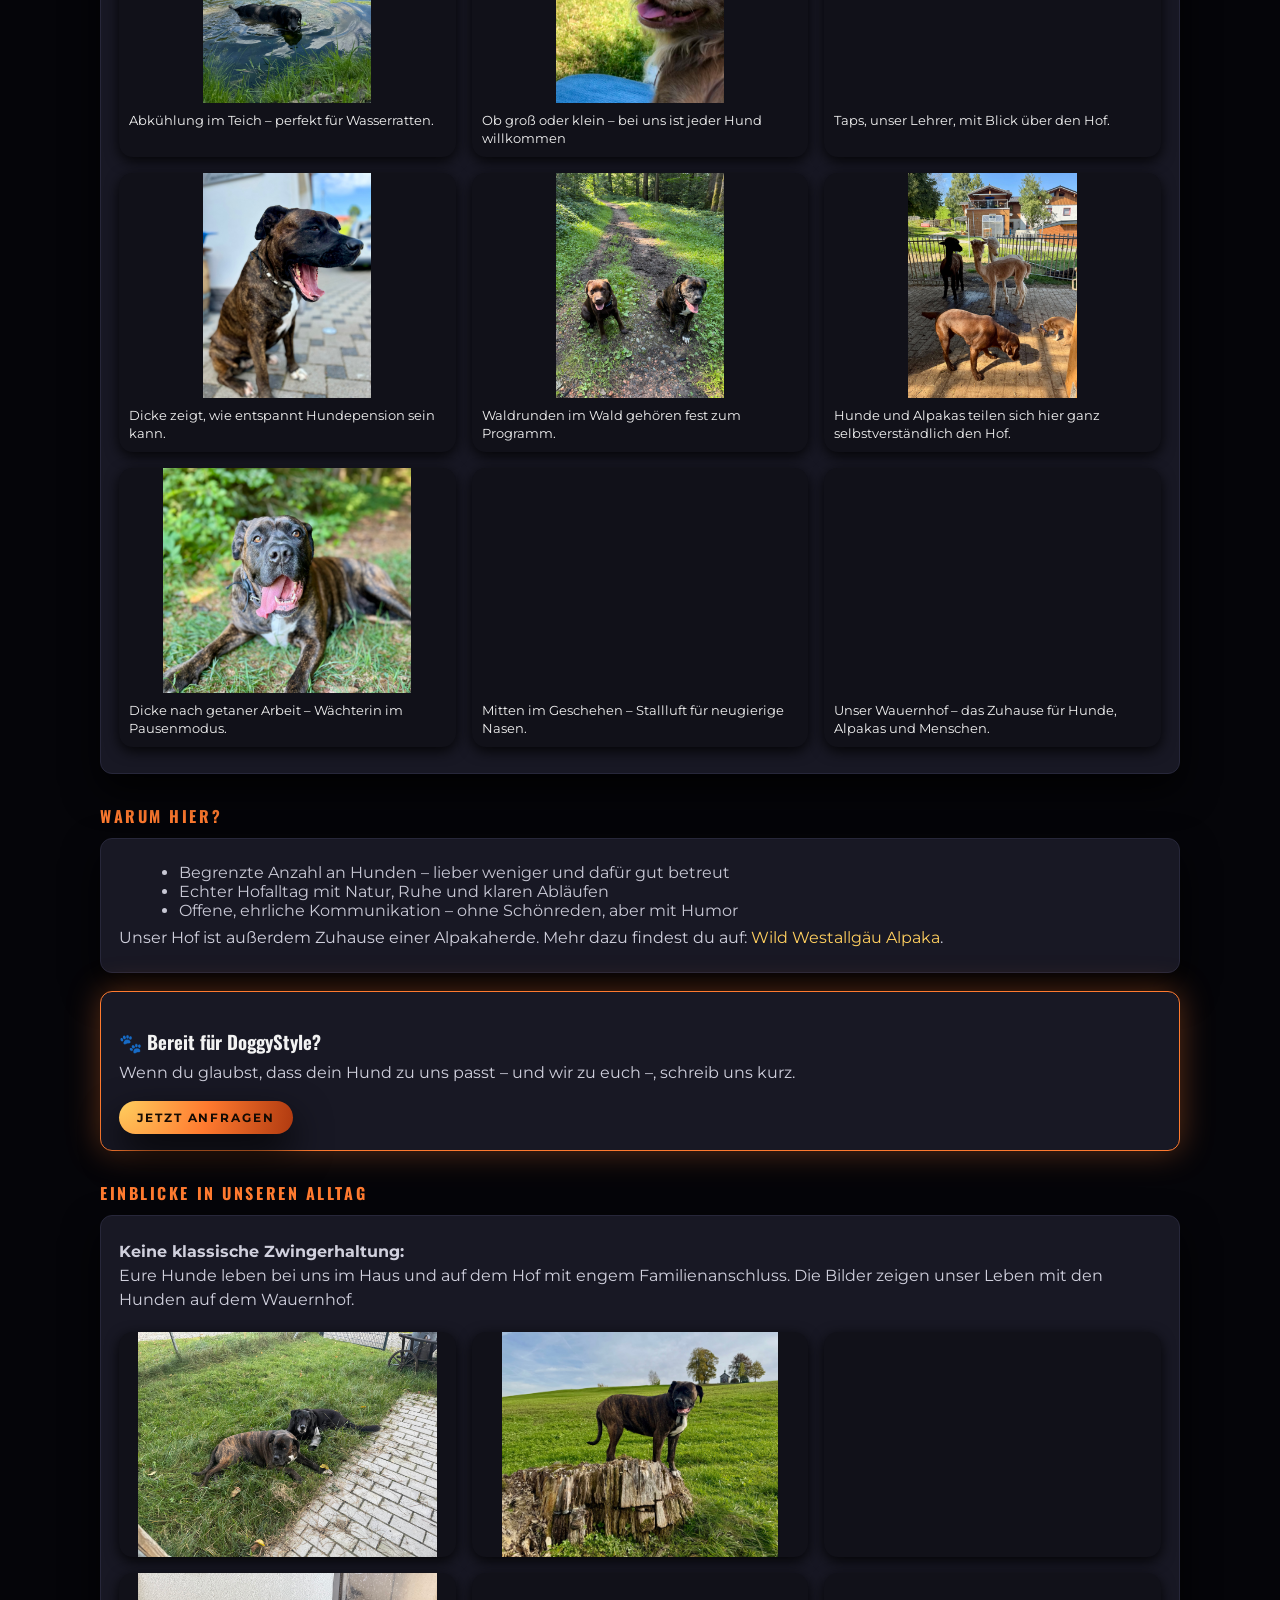
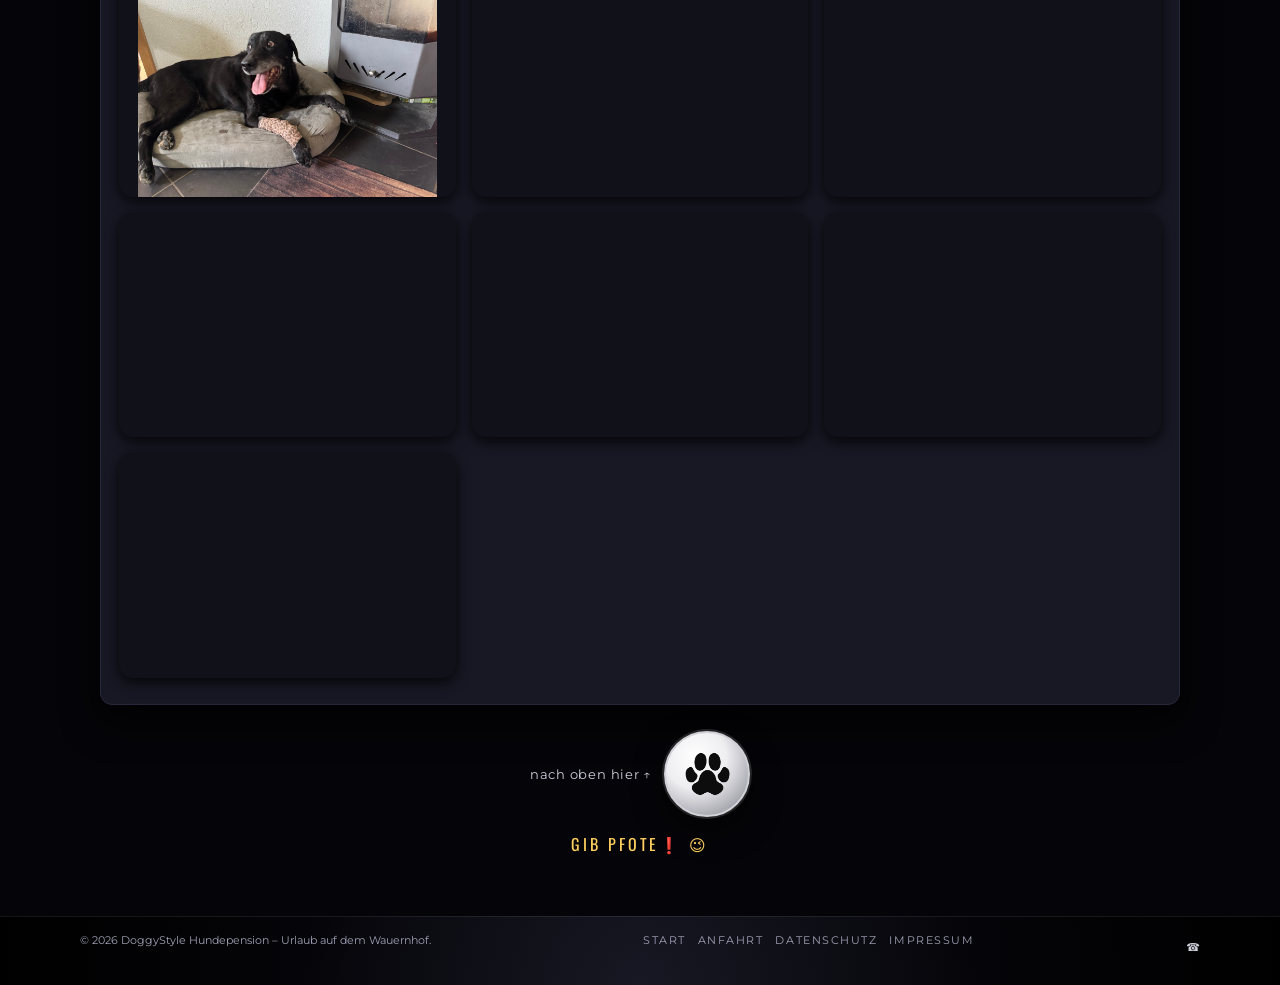
==== commit 7e2a79db: "Add files via upload" ====
--- a/index.html
+++ b/index.html
@@ -271,21 +271,6 @@
 .side-menu a:last-child {
   border-bottom:none;
 }
-.gallery {
-  display:grid;
-  grid-template-columns:repeat(auto-fit,minmax(180px,1fr));
-  gap:10px;
-  margin-top:10px;
-}
-.gallery img {
-  width:100%;
-  height:100%;
-  object-fit:cover;
-  border-radius:10px;
-  border:1px solid #27273a;
-  box-shadow:0 8px 22px rgba(0,0,0,0.75);
-}
-
 /* Scroll-Reveal Animation */
 .reveal {
   opacity:0;
@@ -301,39 +286,116 @@
 /* Bildergalerie auf der Startseite */
 .gallery-grid {
   display:grid;
-  gap:16px;
+  grid-template-columns:repeat(2,minmax(0,1fr));
+  gap:clamp(10px,2vw,16px);
   margin:20px 0 10px;
 }
-.gallery-grid figure {
-  position:relative;
+.gallery-grid figure,
+.gallery-grid > .gallery-photo {
   margin:0;
+  min-width:0;
   border-radius:14px;
   overflow:hidden;
   background:#111119;
   box-shadow:0 4px 14px rgba(0,0,0,0.85);
 }
-.gallery-grid img {
+.gallery-photo {
   display:block;
+  position:relative;
+  aspect-ratio:3 / 2;
+  background:#111119;
+  cursor:zoom-in;
+}
+.gallery-photo img {
+  position:absolute;
+  inset:0;
   width:100%;
-  height:220px;
-  object-fit:cover;
+  height:100%;
+  object-fit:contain;
+}
+.gallery-photo:focus-visible {
+  outline:2px solid #ffcf5f;
+  outline-offset:-3px;
+  z-index:1;
 }
 .gallery-grid figcaption {
-  position:absolute;
-  left:0;
-  right:0;
-  bottom:0;
   padding:8px 10px 10px;
   font-size:13px;
   line-height:1.4;
-  background:rgba(0,0,0,0.7);
-  color:#ffffff;
-  text-shadow:0 1px 2px rgba(0,0,0,0.9);
+  color:#f2f2f2;
+}
+@media (max-width:520px){
+  .gallery-grid {
+    grid-template-columns:minmax(0,1fr);
+  }
 }
 @media (min-width:780px){
   .gallery-grid {
     grid-template-columns:repeat(3,minmax(0,1fr));
   }
+}
+
+html:has(.photo-viewer[open]) {
+  overflow:hidden;
+}
+.photo-viewer:not([open]) {
+  display:none;
+}
+.photo-viewer {
+  width:min(calc(100% - 24px),1200px);
+  max-width:none;
+  max-height:calc(100vh - 24px);
+  max-height:calc(100dvh - 24px);
+  margin:auto;
+  padding:10px 14px 14px;
+  border:1px solid #383441;
+  border-radius:14px;
+  background:#101018;
+  color:#f2f2f2;
+  overscroll-behavior:contain;
+}
+.photo-viewer::backdrop {
+  background:rgba(5,5,9,0.91);
+}
+.photo-viewer form {
+  display:flex;
+  justify-content:flex-end;
+  margin:0 0 8px;
+}
+.photo-viewer button {
+  width:44px;
+  height:44px;
+  padding:0;
+  border:1px solid #ffcf5f;
+  border-radius:50%;
+  background:#181824;
+  color:#ffcf5f;
+  font-size:28px;
+  line-height:1;
+  cursor:pointer;
+}
+.photo-viewer button:focus-visible {
+  outline:2px solid #ffcf5f;
+  outline-offset:2px;
+}
+.photo-viewer figure {
+  margin:0;
+}
+.photo-viewer img {
+  display:block;
+  width:auto;
+  height:auto;
+  max-width:100%;
+  max-height:calc(100vh - 144px);
+  max-height:calc(100dvh - 144px);
+  margin:0 auto;
+  object-fit:contain;
+}
+.photo-viewer figcaption {
+  margin:10px 0 0;
+  text-align:center;
+  font-size:14px;
+  line-height:1.4;
 }
 
 .call-btn {
@@ -401,66 +463,97 @@
 <section class="card reveal">
   <h2>Ein Blick auf unseren Wauernhof</h2>
   <p>Ein paar Eindrücke vom Alltag auf unserem Wauernhof – mit Hunden, Alpakas und Hofleben.</p>
+  <p>Tippe auf ein Foto, um es groß anzusehen.</p>
 
   <div class="gallery-grid">
     <figure>
-      <img src="images/hooch-im-gras.jpg" alt="Hooch liegt im Gras und schaut in die Kamera" width="1149" height="1662" loading="lazy" decoding="async">
+      <a class="gallery-photo" href="images/hooch-im-gras.jpg">
+        <img src="images/hooch-im-gras.jpg" alt="Hooch liegt im Gras und schaut in die Kamera" width="1149" height="1662" loading="lazy" decoding="async">
+      </a>
       <figcaption>Hooch, unser kleiner Frechdachs.</figcaption>
     </figure>
     <figure>
-      <img src="images/hunde-im-hundebett.jpg" alt="Zwei Hunde teilen sich ein Hundebett" width="1152" height="1536" loading="lazy" decoding="async">
+      <a class="gallery-photo" href="images/hunde-im-hundebett.jpg">
+        <img src="images/hunde-im-hundebett.jpg" alt="Zwei Hunde teilen sich ein Hundebett" width="1152" height="1536" loading="lazy" decoding="async">
+      </a>
       <figcaption>Zusammen ist es am gemütlichsten.</figcaption>
     </figure>
     <figure>
-      <img src="images/hunde-mit-hofblick.jpg" alt="Zwei Hunde blicken über die Wiesen" width="1152" height="1536" loading="lazy" decoding="async" style="object-position:center 65%;">
+      <a class="gallery-photo" href="images/hunde-mit-hofblick.jpg">
+        <img src="images/hunde-mit-hofblick.jpg" alt="Zwei Hunde blicken über die Wiesen" width="1152" height="1536" loading="lazy" decoding="async">
+      </a>
       <figcaption>Gemeinsam den Blick über die Wiesen genießen.</figcaption>
     </figure>
     <figure>
-      <img src="images/taps_huhn_napf.jpg" alt="Schwarzer Hund Taps neben einem Huhn am Wassernapf">
+      <a class="gallery-photo" href="images/taps_huhn_napf.jpg">
+        <img src="images/taps_huhn_napf.jpg" alt="Schwarzer Hund Taps neben einem Huhn am Wassernapf" loading="lazy" decoding="async">
+      </a>
       <figcaption>Erinnerung an Taps am Wassernapf mit unserem Huhn.</figcaption>
     </figure>
-<figure>
-    <img src="images/verspielt_hund.jpg" alt="Verspielter Hund im Stall">
-    <figcaption>Wir sind verspielt und lieben Gesellschaft!</figcaption>
-</figure>
-    <figure>
-      <img src="images/dicke_alpakas_wiese.jpg" alt="Cane Corso Hündin Dicke steht vor einer Alpaka-Herde auf der Wiese">
+    <figure>
+      <a class="gallery-photo" href="images/verspielt_hund.jpg">
+        <img src="images/verspielt_hund.jpg" alt="Verspielter Hund im Stall" loading="lazy" decoding="async">
+      </a>
+      <figcaption>Wir sind verspielt und lieben Gesellschaft!</figcaption>
+    </figure>
+    <figure>
+      <a class="gallery-photo" href="images/dicke_alpakas_wiese.jpg">
+        <img src="images/dicke_alpakas_wiese.jpg" alt="Cane Corso Hündin Dicke steht vor einer Alpaka-Herde auf der Wiese" loading="lazy" decoding="async">
+      </a>
       <figcaption>Dicke und die Alpakas – Hofalltag im Team.</figcaption>
     </figure>
     <figure>
-      <img src="images/taps_teich.jpg" alt="Hund Taps schwimmt im Naturteich auf dem Hof">
+      <a class="gallery-photo" href="images/taps_teich.jpg">
+        <img src="images/taps_teich.jpg" alt="Hund Taps schwimmt im Naturteich auf dem Hof" loading="lazy" decoding="async">
+      </a>
       <figcaption>Abkühlung im Teich – perfekt für Wasserratten.</figcaption>
     </figure>
-<figure class="gallery-item">
-<img src="images/kleiner_hund.jpg" alt="Ob groß oder klein – bei uns ist jeder Hund willkommen">
-    <figcaption>Ob groß oder klein – bei uns ist jeder Hund willkommen</figcaption>
-</figure>
-    <figure>
-      <img src="images/taps_portrait_garten.jpg" alt="Taps sitzt lachend auf der Wiese vor dem Haus">
+    <figure>
+      <a class="gallery-photo" href="images/kleiner_hund.jpg">
+        <img src="images/kleiner_hund.jpg" alt="Ob groß oder klein – bei uns ist jeder Hund willkommen" loading="lazy" decoding="async">
+      </a>
+      <figcaption>Ob groß oder klein – bei uns ist jeder Hund willkommen</figcaption>
+    </figure>
+    <figure>
+      <a class="gallery-photo" href="images/taps_portrait_garten.jpg">
+        <img src="images/taps_portrait_garten.jpg" alt="Taps sitzt lachend auf der Wiese vor dem Haus" loading="lazy" decoding="async">
+      </a>
       <figcaption>Taps, unser Lehrer, mit Blick über den Hof.</figcaption>
     </figure>
     <figure>
-      <img src="images/dicke_gaehn.jpg" alt="Cane Corso Hündin Dicke gähnt entspannt vor dem Haus">
+      <a class="gallery-photo" href="images/dicke_gaehn.jpg">
+        <img src="images/dicke_gaehn.jpg" alt="Cane Corso Hündin Dicke gähnt entspannt vor dem Haus" loading="lazy" decoding="async">
+      </a>
       <figcaption>Dicke zeigt, wie entspannt Hundepension sein kann.</figcaption>
     </figure>
     <figure>
-      <img src="images/hunde_wald.jpg" alt="Zwei Hunde sitzen auf einem Waldweg">
+      <a class="gallery-photo" href="images/hunde_wald.jpg">
+        <img src="images/hunde_wald.jpg" alt="Zwei Hunde sitzen auf einem Waldweg" loading="lazy" decoding="async">
+      </a>
       <figcaption>Waldrunden im Wald gehören fest zum Programm.</figcaption>
     </figure>
     <figure>
-      <img src="images/hunde_alpakas_stall.jpg" alt="Hunde und Alpakas gemeinsam im Auslauf am Hof">
+      <a class="gallery-photo" href="images/hunde_alpakas_stall.jpg">
+        <img src="images/hunde_alpakas_stall.jpg" alt="Hunde und Alpakas gemeinsam im Auslauf am Hof" loading="lazy" decoding="async">
+      </a>
       <figcaption>Hunde und Alpakas teilen sich hier ganz selbstverständlich den Hof.</figcaption>
     </figure>
     <figure>
-      <img src="images/dicke_portrait_wald.jpg" alt="Dicke liegt mit weit herausgestreckter Zunge im Gras">
+      <a class="gallery-photo" href="images/dicke_portrait_wald.jpg">
+        <img src="images/dicke_portrait_wald.jpg" alt="Dicke liegt mit weit herausgestreckter Zunge im Gras" loading="lazy" decoding="async">
+      </a>
       <figcaption>Dicke nach getaner Arbeit – Wächterin im Pausenmodus.</figcaption>
     </figure>
     <figure>
-      <img src="images/labbi_stroh.jpg" alt="Brauner Labrador im Stroh bei der Stallarbeit">
+      <a class="gallery-photo" href="images/labbi_stroh.jpg">
+        <img src="images/labbi_stroh.jpg" alt="Brauner Labrador im Stroh bei der Stallarbeit" loading="lazy" decoding="async">
+      </a>
       <figcaption>Mitten im Geschehen – Stallluft für neugierige Nasen.</figcaption>
     </figure>
     <figure>
-      <img src="images/labbi_wiese_allgaeu.jpg" alt="Brauner Labrador steht in einer Allgäuer Wiese">
+      <a class="gallery-photo" href="images/labbi_wiese_allgaeu.jpg">
+        <img src="images/labbi_wiese_allgaeu.jpg" alt="Brauner Labrador steht in einer Allgäuer Wiese" loading="lazy" decoding="async">
+      </a>
       <figcaption>Unser Wauernhof – das Zuhause für Hunde, Alpakas und Menschen.</figcaption>
     </figure>
   </div>
@@ -487,19 +580,37 @@
 <h2>Einblicke in unseren Alltag</h2>
 <div class="card">
   <p><strong>Keine klassische Zwingerhaltung:</strong><br> Eure Hunde leben bei uns im Haus und auf dem Hof mit engem Familienanschluss. Die Bilder zeigen unser Leben mit den Hunden auf dem Wauernhof.</p>
-  <div class="gallery">
-      <img src="images/embedded_2.jpg" alt="Hundebild" class="reveal">
-      <img src="images/embedded_3.jpg" alt="Hundebild" class="reveal">
-      <img src="images/embedded_4.jpg" alt="Hundebild" class="reveal">
-      <img src="images/embedded_5.jpg" alt="Hundebild" class="reveal">
-      <img src="images/embedded_6.jpg" alt="Hundebild" class="reveal">
-      <img src="images/embedded_7.jpg" alt="Hundebild" class="reveal">
-      <img src="images/embedded_8.jpg" alt="Hundebild" class="reveal">
-      <img src="images/embedded_9.jpg" alt="Hundebild" class="reveal">
-      <img src="images/embedded_10.jpg" alt="Hundebild" class="reveal">
-<div class="gallery">
-    <img src="images/dicke_taps.jpg" alt="Unsere Hunde und Alpakas – ein starkes Team">
-</div>
+  <div class="gallery-grid reveal">
+    <a class="gallery-photo" href="images/embedded_2.jpg">
+      <img src="images/embedded_2.jpg" alt="Hundebild" loading="lazy" decoding="async">
+    </a>
+    <a class="gallery-photo" href="images/embedded_3.jpg">
+      <img src="images/embedded_3.jpg" alt="Hundebild" loading="lazy" decoding="async">
+    </a>
+    <a class="gallery-photo" href="images/embedded_4.jpg">
+      <img src="images/embedded_4.jpg" alt="Hundebild" loading="lazy" decoding="async">
+    </a>
+    <a class="gallery-photo" href="images/embedded_5.jpg">
+      <img src="images/embedded_5.jpg" alt="Hundebild" loading="lazy" decoding="async">
+    </a>
+    <a class="gallery-photo" href="images/embedded_6.jpg">
+      <img src="images/embedded_6.jpg" alt="Hundebild" loading="lazy" decoding="async">
+    </a>
+    <a class="gallery-photo" href="images/embedded_7.jpg">
+      <img src="images/embedded_7.jpg" alt="Hundebild" loading="lazy" decoding="async">
+    </a>
+    <a class="gallery-photo" href="images/embedded_8.jpg">
+      <img src="images/embedded_8.jpg" alt="Hundebild" loading="lazy" decoding="async">
+    </a>
+    <a class="gallery-photo" href="images/embedded_9.jpg">
+      <img src="images/embedded_9.jpg" alt="Hundebild" loading="lazy" decoding="async">
+    </a>
+    <a class="gallery-photo" href="images/embedded_10.jpg">
+      <img src="images/embedded_10.jpg" alt="Hundebild" loading="lazy" decoding="async">
+    </a>
+    <a class="gallery-photo" href="images/dicke_taps.jpg">
+      <img src="images/dicke_taps.jpg" alt="Unsere Hunde und Alpakas – ein starkes Team" loading="lazy" decoding="async">
+    </a>
   </div>
 </div>
 
@@ -529,6 +640,15 @@
   <p>☎ </p>
 </div>
 </footer>
+<dialog id="photo-viewer" class="photo-viewer" aria-label="Große Fotoansicht">
+  <form method="dialog">
+    <button type="submit" autofocus aria-label="Fotoansicht schließen">×</button>
+  </form>
+  <figure>
+    <img alt="">
+    <figcaption hidden></figcaption>
+  </figure>
+</dialog>
 <script>
   document.querySelectorAll('#year').forEach(e => e.textContent = new Date().getFullYear());
 const revealEls = document.querySelectorAll('.reveal');
@@ -545,6 +665,38 @@
   } else {
     revealEls.forEach(el => el.classList.add('reveal-visible'));
   }
+
+  (() => {
+    const viewer = document.getElementById('photo-viewer');
+    if (typeof viewer.showModal !== 'function') return;
+
+    const image = viewer.querySelector('img');
+    const caption = viewer.querySelector('figcaption');
+    let activeLink = null;
+
+    document.querySelectorAll('.gallery-photo').forEach(link => {
+      link.addEventListener('click', event => {
+        if (event.button !== 0 || event.ctrlKey || event.metaKey || event.shiftKey || event.altKey) return;
+
+        image.src = link.href;
+        image.alt = link.querySelector('img').alt;
+        caption.textContent = link.closest('figure')?.querySelector('figcaption')?.textContent.trim() || '';
+        caption.hidden = !caption.textContent;
+        activeLink = link;
+        viewer.showModal();
+        event.preventDefault();
+      });
+    });
+
+    viewer.addEventListener('click', event => {
+      if (event.target === viewer) viewer.close();
+    });
+    viewer.addEventListener('close', () => {
+      if (viewer.open) return;
+      image.removeAttribute('src');
+      activeLink?.focus({ preventScroll: true });
+    });
+  })();
 </script>
 </body>
 </html>
--- a/gib-pfote.css
+++ b/gib-pfote.css
@@ -65,25 +65,37 @@
 .gib-pfote__feedback {
   position: fixed;
   z-index: 70;
-  top: 22px;
-  left: 50%;
+  top: 38%;
+  left: calc(50% - 120px);
   margin: 0;
-  padding: 8px 20px;
-  border: 1px solid #ffcf5f;
+  padding: .31em .65em .4em;
+  border: 2px solid #fff0c7;
   border-radius: 999px;
-  background: #181824;
-  color: #ffcf5f;
+  background: linear-gradient(135deg, #ffe39a, #ffb347);
+  color: #211308;
   font-family: Oswald, system-ui, sans-serif;
-  font-size: 20px;
-  box-shadow: 0 8px 30px #0009;
+  font-size: clamp(3rem, 6vw, 5rem);
+  font-weight: 600;
+  line-height: 1;
+  white-space: nowrap;
+  box-shadow: 0 12px 40px #000b, 0 0 32px #ffb34766;
   opacity: 0;
-  transform: translate(-50%, -6px);
+  transform: translate(-50%, -50%) scale(.9);
   pointer-events: none;
 }
 
 .gib-pfote__feedback.visible {
   opacity: 1;
-  transform: translate(-50%, 0);
+  transform: translate(-50%, -50%) scale(1);
+}
+
+@media (max-width: 600px) {
+  .gib-pfote__feedback {
+    top: 35px;
+    left: calc(100% - 120px);
+    padding: 5px 16px 7px;
+    font-size: 38px;
+  }
 }
 
 @media (prefers-reduced-motion: no-preference) {
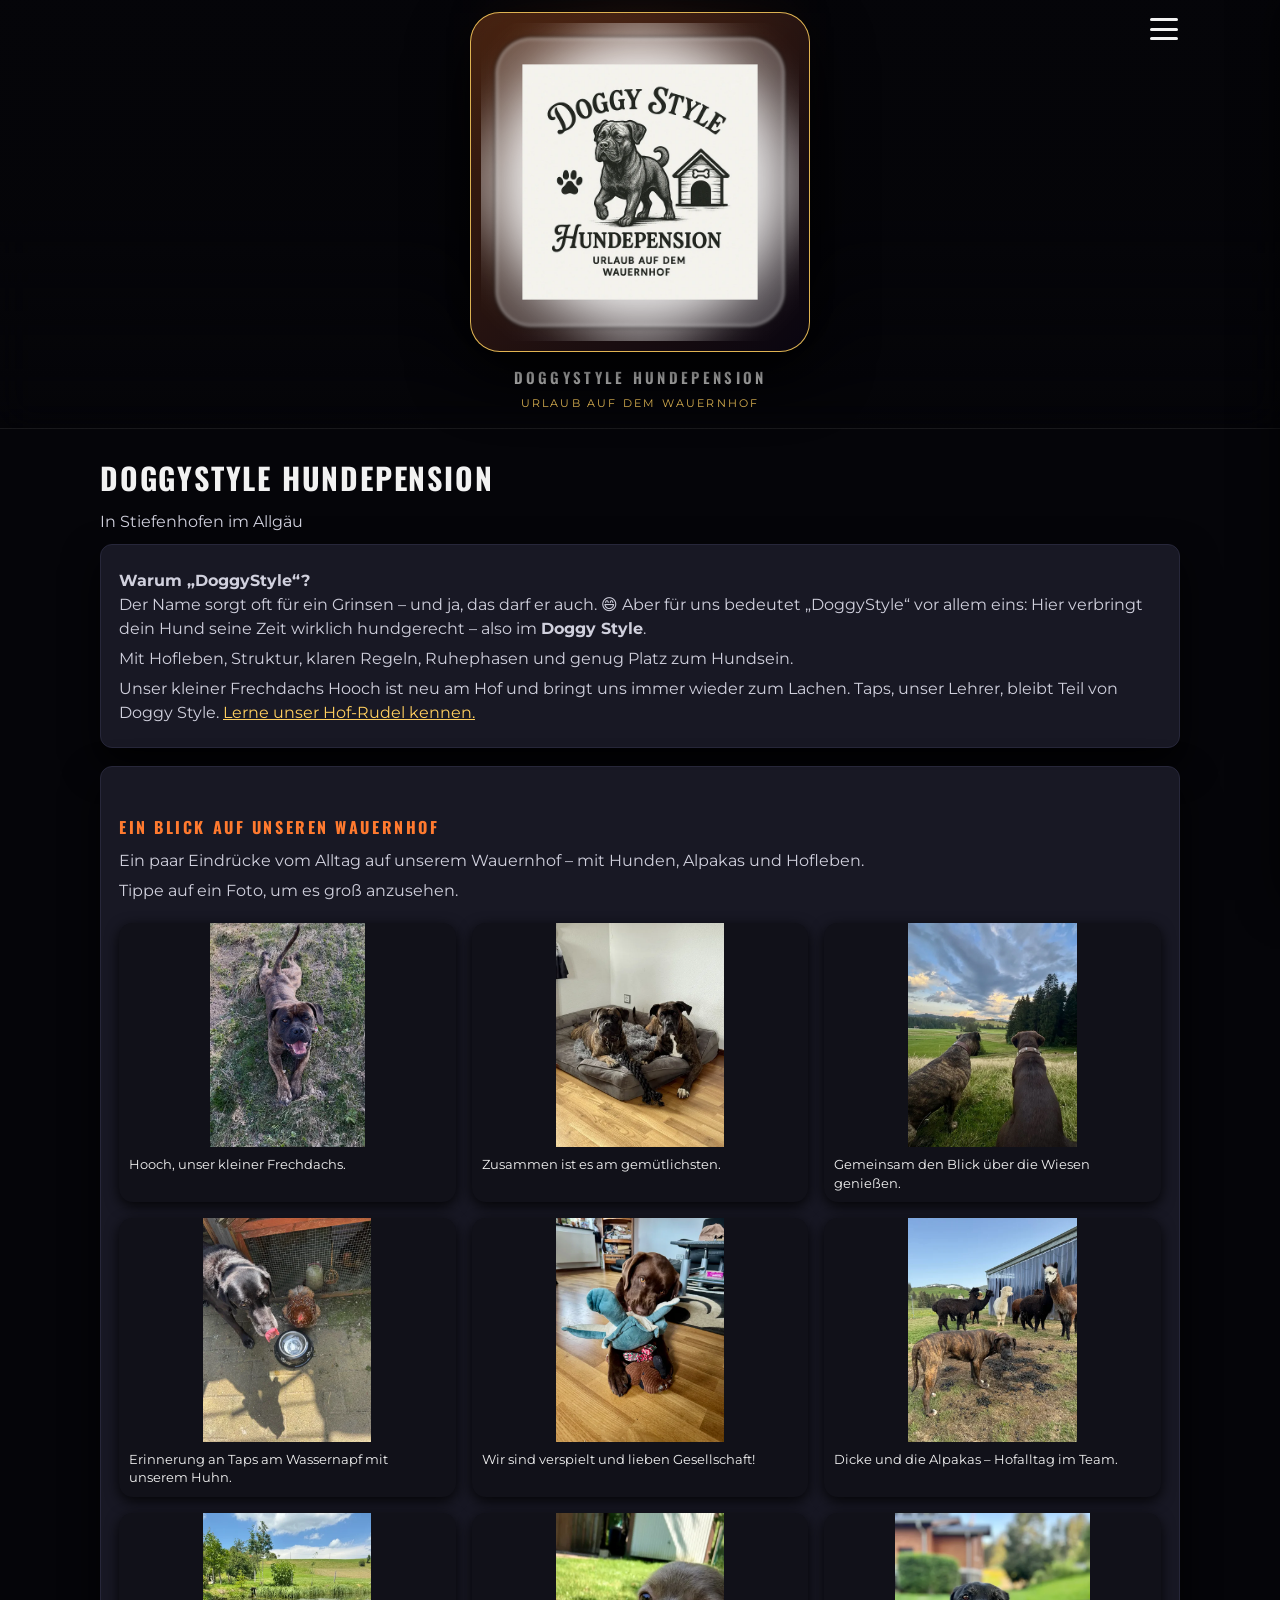
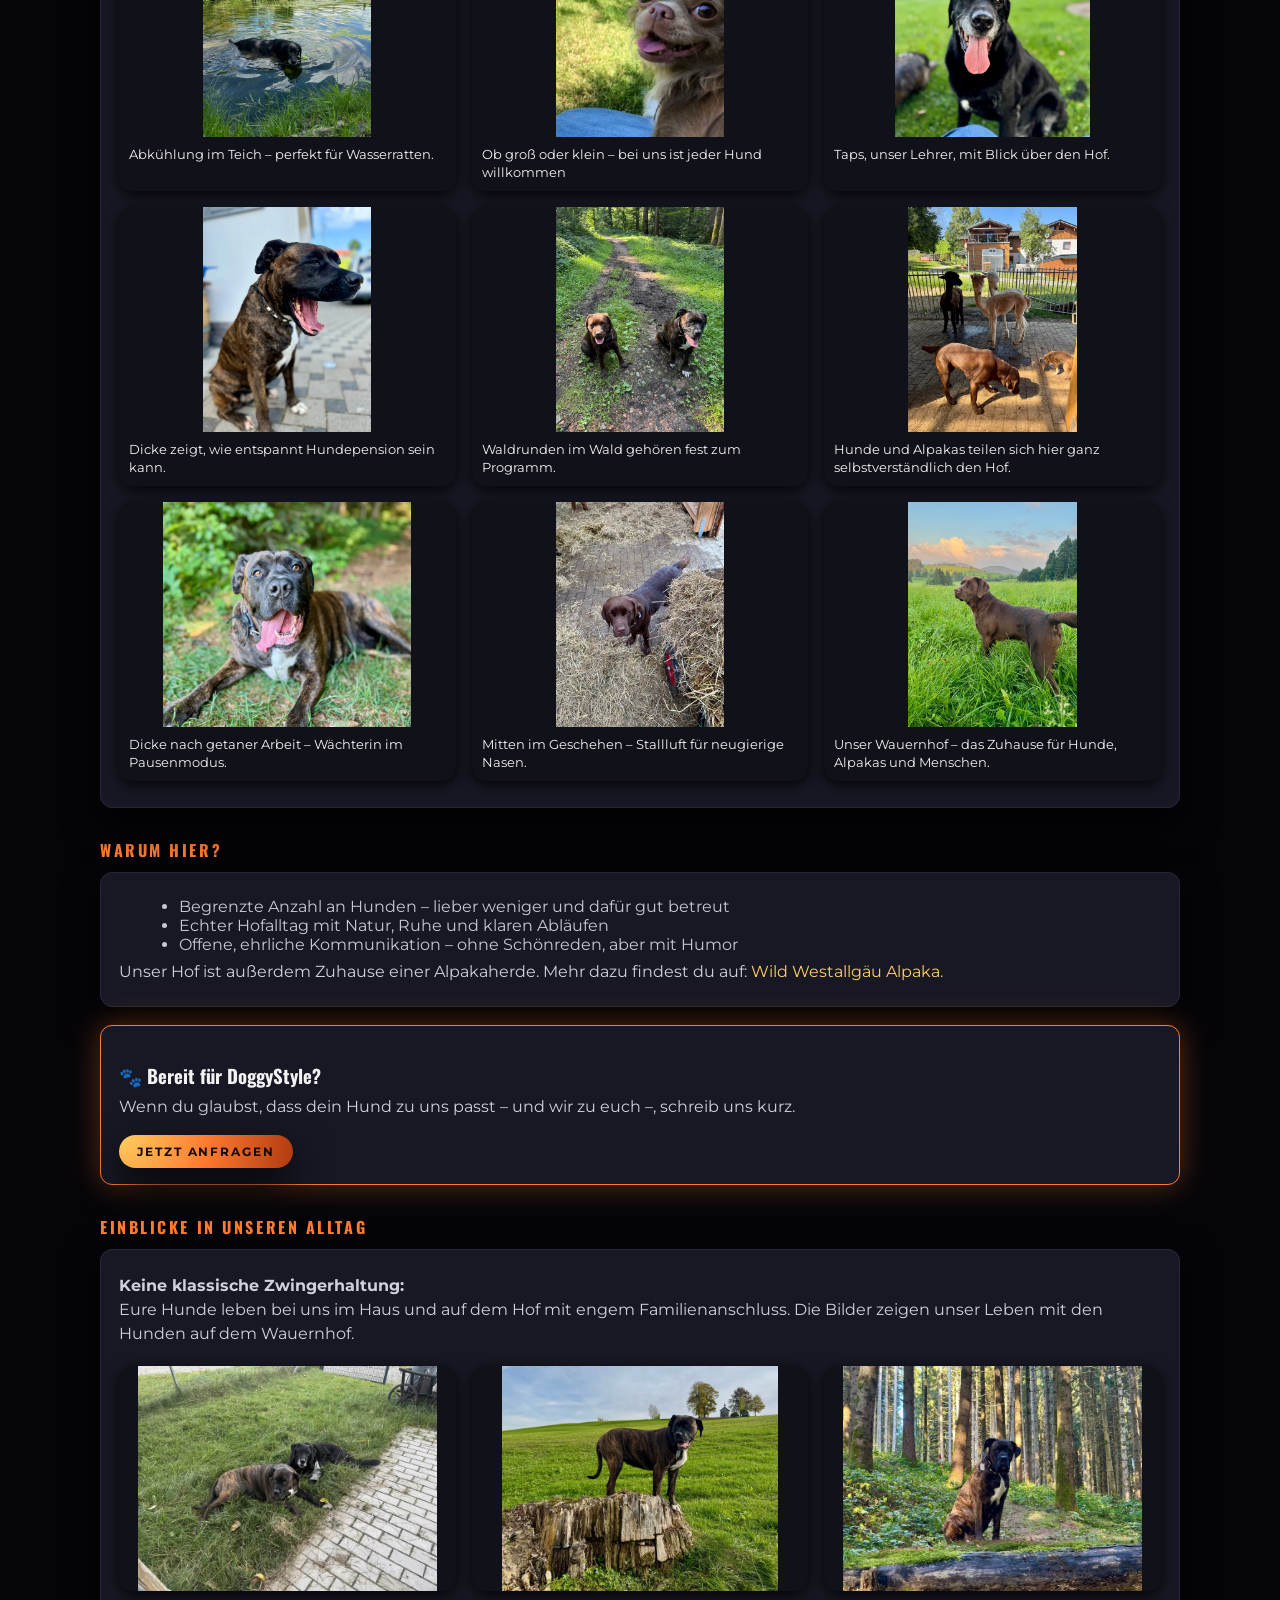
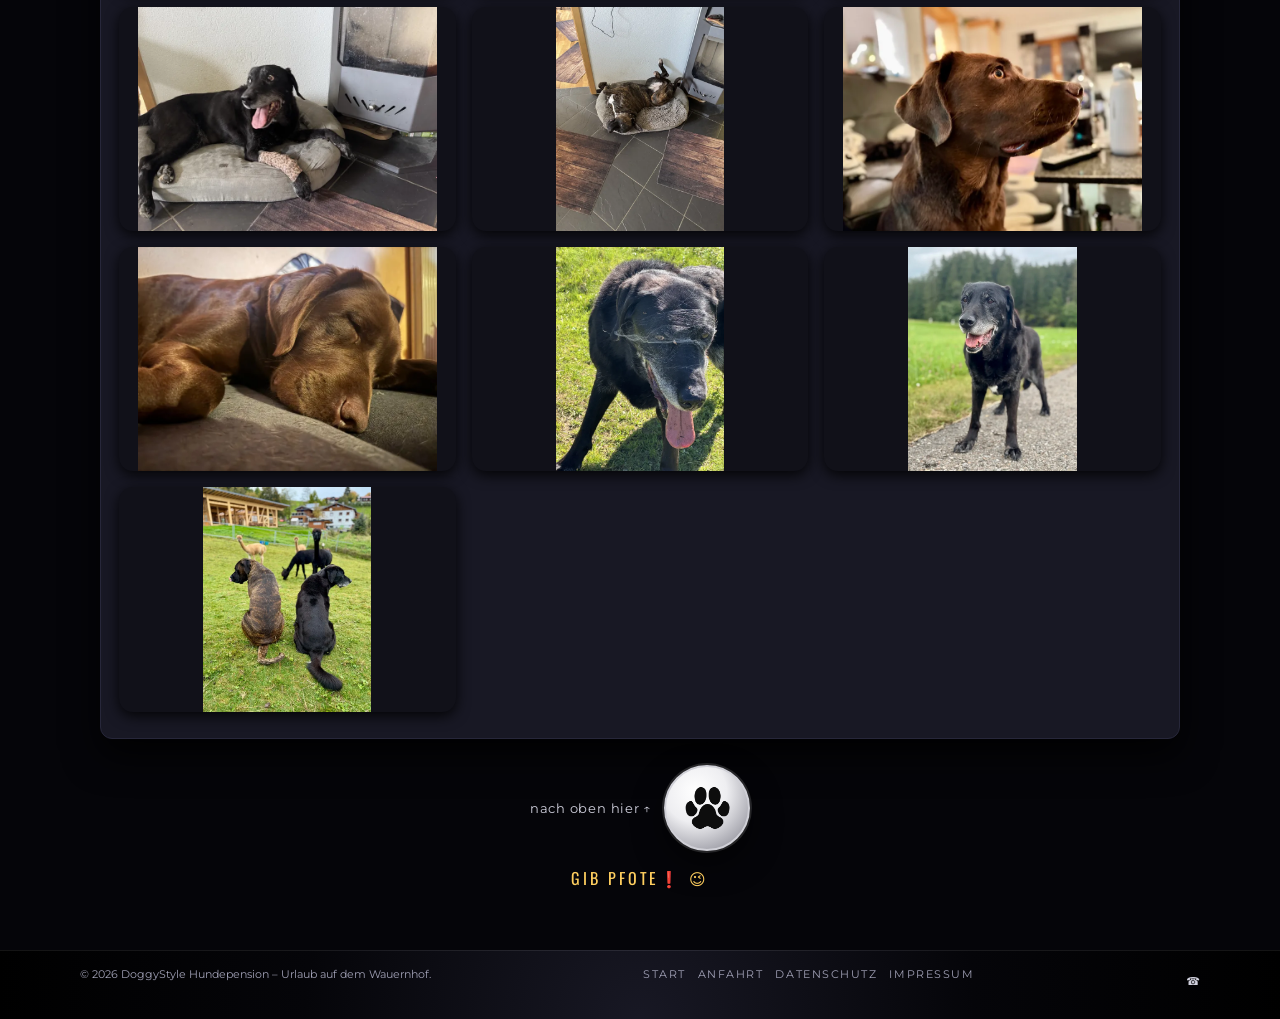
==== commit 77d60553: "Add files via upload" ====
--- a/index.html
+++ b/index.html
@@ -2,7 +2,8 @@
 <html lang="de"> 
 <head>
 <meta charset="UTF-8">
-<title>Start – DoggyStyle Hundepension</title>
+<title>Doggy Style Hundepension in Stiefenhofen im Allgäu</title>
+<meta name="description" content="Doggy Style Hundepension in Stiefenhofen im Allgäu. Tages- und Urlaubsbetreuung auf dem Wauernhof mit kleinen Gruppen, festen Ruhezeiten und persönlichem Kennenlernen.">
 <meta name="viewport" content="width=device-width, initial-scale=1.0">
 <style>
 @import url('https://fonts.googleapis.com/css2?family=Montserrat:wght@300;400;600&family=Oswald:wght@400;600&display=swap');
@@ -426,7 +427,7 @@
     <div class="burger" id="burger">
       <span></span><span></span><span></span>
     </div>
-    <div class="logo-shell"><img src="images/embedded_1.png" style="width:100%;border-radius:22px;"></div>
+    <div class="logo-shell"><img src="images/doggystyle-logo-start.webp" alt="Doggy Style Hundepension" style="width:100%;border-radius:22px;"></div>
     <div class="brand-title">DoggyStyle Hundepension</div>
     <div class="brand-sub">Urlaub auf dem Wauernhof</div>
   </div>
@@ -451,6 +452,7 @@
 <div class="wrapper">
 
 <h1>DoggyStyle Hundepension</h1>
+<p>In Stiefenhofen im Allgäu</p>
 <div class="card">
   <p><strong>Warum „DoggyStyle“?</strong><br>
   Der Name sorgt oft für ein Grinsen – und ja, das darf er auch. 😄 Aber für uns bedeutet
@@ -468,91 +470,91 @@
   <div class="gallery-grid">
     <figure>
       <a class="gallery-photo" href="images/hooch-im-gras.jpg">
-        <img src="images/hooch-im-gras.jpg" alt="Hooch liegt im Gras und schaut in die Kamera" width="1149" height="1662" loading="lazy" decoding="async">
+        <img src="images/vorschau/hooch-im-gras.webp" alt="Hooch liegt im Gras und schaut in die Kamera" width="1149" height="1662" loading="lazy" decoding="async">
       </a>
       <figcaption>Hooch, unser kleiner Frechdachs.</figcaption>
     </figure>
     <figure>
       <a class="gallery-photo" href="images/hunde-im-hundebett.jpg">
-        <img src="images/hunde-im-hundebett.jpg" alt="Zwei Hunde teilen sich ein Hundebett" width="1152" height="1536" loading="lazy" decoding="async">
+        <img src="images/vorschau/hunde-im-hundebett.webp" alt="Zwei Hunde teilen sich ein Hundebett" width="1152" height="1536" loading="lazy" decoding="async">
       </a>
       <figcaption>Zusammen ist es am gemütlichsten.</figcaption>
     </figure>
     <figure>
       <a class="gallery-photo" href="images/hunde-mit-hofblick.jpg">
-        <img src="images/hunde-mit-hofblick.jpg" alt="Zwei Hunde blicken über die Wiesen" width="1152" height="1536" loading="lazy" decoding="async">
+        <img src="images/vorschau/hunde-mit-hofblick.webp" alt="Zwei Hunde blicken über die Wiesen" width="1152" height="1536" loading="lazy" decoding="async">
       </a>
       <figcaption>Gemeinsam den Blick über die Wiesen genießen.</figcaption>
     </figure>
     <figure>
       <a class="gallery-photo" href="images/taps_huhn_napf.jpg">
-        <img src="images/taps_huhn_napf.jpg" alt="Schwarzer Hund Taps neben einem Huhn am Wassernapf" loading="lazy" decoding="async">
+        <img src="images/vorschau/taps_huhn_napf.webp" alt="Schwarzer Hund Taps neben einem Huhn am Wassernapf" loading="lazy" decoding="async">
       </a>
       <figcaption>Erinnerung an Taps am Wassernapf mit unserem Huhn.</figcaption>
     </figure>
     <figure>
       <a class="gallery-photo" href="images/verspielt_hund.jpg">
-        <img src="images/verspielt_hund.jpg" alt="Verspielter Hund im Stall" loading="lazy" decoding="async">
+        <img src="images/vorschau/verspielt_hund.webp" alt="Verspielter Hund im Stall" loading="lazy" decoding="async">
       </a>
       <figcaption>Wir sind verspielt und lieben Gesellschaft!</figcaption>
     </figure>
     <figure>
       <a class="gallery-photo" href="images/dicke_alpakas_wiese.jpg">
-        <img src="images/dicke_alpakas_wiese.jpg" alt="Cane Corso Hündin Dicke steht vor einer Alpaka-Herde auf der Wiese" loading="lazy" decoding="async">
+        <img src="images/vorschau/dicke_alpakas_wiese.webp" alt="Cane Corso Hündin Dicke steht vor einer Alpaka-Herde auf der Wiese" loading="lazy" decoding="async">
       </a>
       <figcaption>Dicke und die Alpakas – Hofalltag im Team.</figcaption>
     </figure>
     <figure>
       <a class="gallery-photo" href="images/taps_teich.jpg">
-        <img src="images/taps_teich.jpg" alt="Hund Taps schwimmt im Naturteich auf dem Hof" loading="lazy" decoding="async">
+        <img src="images/vorschau/taps_teich.webp" alt="Hund Taps schwimmt im Naturteich auf dem Hof" loading="lazy" decoding="async">
       </a>
       <figcaption>Abkühlung im Teich – perfekt für Wasserratten.</figcaption>
     </figure>
     <figure>
       <a class="gallery-photo" href="images/kleiner_hund.jpg">
-        <img src="images/kleiner_hund.jpg" alt="Ob groß oder klein – bei uns ist jeder Hund willkommen" loading="lazy" decoding="async">
+        <img src="images/vorschau/kleiner_hund.webp" alt="Ob groß oder klein – bei uns ist jeder Hund willkommen" loading="lazy" decoding="async">
       </a>
       <figcaption>Ob groß oder klein – bei uns ist jeder Hund willkommen</figcaption>
     </figure>
     <figure>
       <a class="gallery-photo" href="images/taps_portrait_garten.jpg">
-        <img src="images/taps_portrait_garten.jpg" alt="Taps sitzt lachend auf der Wiese vor dem Haus" loading="lazy" decoding="async">
+        <img src="images/vorschau/taps_portrait_garten.webp" alt="Taps sitzt lachend auf der Wiese vor dem Haus" loading="lazy" decoding="async">
       </a>
       <figcaption>Taps, unser Lehrer, mit Blick über den Hof.</figcaption>
     </figure>
     <figure>
       <a class="gallery-photo" href="images/dicke_gaehn.jpg">
-        <img src="images/dicke_gaehn.jpg" alt="Cane Corso Hündin Dicke gähnt entspannt vor dem Haus" loading="lazy" decoding="async">
+        <img src="images/vorschau/dicke_gaehn.webp" alt="Cane Corso Hündin Dicke gähnt entspannt vor dem Haus" loading="lazy" decoding="async">
       </a>
       <figcaption>Dicke zeigt, wie entspannt Hundepension sein kann.</figcaption>
     </figure>
     <figure>
       <a class="gallery-photo" href="images/hunde_wald.jpg">
-        <img src="images/hunde_wald.jpg" alt="Zwei Hunde sitzen auf einem Waldweg" loading="lazy" decoding="async">
+        <img src="images/vorschau/hunde_wald.webp" alt="Zwei Hunde sitzen auf einem Waldweg" loading="lazy" decoding="async">
       </a>
       <figcaption>Waldrunden im Wald gehören fest zum Programm.</figcaption>
     </figure>
     <figure>
       <a class="gallery-photo" href="images/hunde_alpakas_stall.jpg">
-        <img src="images/hunde_alpakas_stall.jpg" alt="Hunde und Alpakas gemeinsam im Auslauf am Hof" loading="lazy" decoding="async">
+        <img src="images/vorschau/hunde_alpakas_stall.webp" alt="Hunde und Alpakas gemeinsam im Auslauf am Hof" loading="lazy" decoding="async">
       </a>
       <figcaption>Hunde und Alpakas teilen sich hier ganz selbstverständlich den Hof.</figcaption>
     </figure>
     <figure>
       <a class="gallery-photo" href="images/dicke_portrait_wald.jpg">
-        <img src="images/dicke_portrait_wald.jpg" alt="Dicke liegt mit weit herausgestreckter Zunge im Gras" loading="lazy" decoding="async">
+        <img src="images/vorschau/dicke_portrait_wald.webp" alt="Dicke liegt mit weit herausgestreckter Zunge im Gras" loading="lazy" decoding="async">
       </a>
       <figcaption>Dicke nach getaner Arbeit – Wächterin im Pausenmodus.</figcaption>
     </figure>
     <figure>
       <a class="gallery-photo" href="images/labbi_stroh.jpg">
-        <img src="images/labbi_stroh.jpg" alt="Brauner Labrador im Stroh bei der Stallarbeit" loading="lazy" decoding="async">
+        <img src="images/vorschau/labbi_stroh.webp" alt="Brauner Labrador im Stroh bei der Stallarbeit" loading="lazy" decoding="async">
       </a>
       <figcaption>Mitten im Geschehen – Stallluft für neugierige Nasen.</figcaption>
     </figure>
     <figure>
       <a class="gallery-photo" href="images/labbi_wiese_allgaeu.jpg">
-        <img src="images/labbi_wiese_allgaeu.jpg" alt="Brauner Labrador steht in einer Allgäuer Wiese" loading="lazy" decoding="async">
+        <img src="images/vorschau/labbi_wiese_allgaeu.webp" alt="Brauner Labrador steht in einer Allgäuer Wiese" loading="lazy" decoding="async">
       </a>
       <figcaption>Unser Wauernhof – das Zuhause für Hunde, Alpakas und Menschen.</figcaption>
     </figure>
@@ -582,34 +584,34 @@
   <p><strong>Keine klassische Zwingerhaltung:</strong><br> Eure Hunde leben bei uns im Haus und auf dem Hof mit engem Familienanschluss. Die Bilder zeigen unser Leben mit den Hunden auf dem Wauernhof.</p>
   <div class="gallery-grid reveal">
     <a class="gallery-photo" href="images/embedded_2.jpg">
-      <img src="images/embedded_2.jpg" alt="Hundebild" loading="lazy" decoding="async">
+      <img src="images/vorschau/embedded_2.webp" alt="Hundebild" loading="lazy" decoding="async">
     </a>
     <a class="gallery-photo" href="images/embedded_3.jpg">
-      <img src="images/embedded_3.jpg" alt="Hundebild" loading="lazy" decoding="async">
+      <img src="images/vorschau/embedded_3.webp" alt="Hundebild" loading="lazy" decoding="async">
     </a>
     <a class="gallery-photo" href="images/embedded_4.jpg">
-      <img src="images/embedded_4.jpg" alt="Hundebild" loading="lazy" decoding="async">
+      <img src="images/vorschau/embedded_4.webp" alt="Hundebild" loading="lazy" decoding="async">
     </a>
     <a class="gallery-photo" href="images/embedded_5.jpg">
-      <img src="images/embedded_5.jpg" alt="Hundebild" loading="lazy" decoding="async">
+      <img src="images/vorschau/embedded_5.webp" alt="Hundebild" loading="lazy" decoding="async">
     </a>
     <a class="gallery-photo" href="images/embedded_6.jpg">
-      <img src="images/embedded_6.jpg" alt="Hundebild" loading="lazy" decoding="async">
+      <img src="images/vorschau/embedded_6.webp" alt="Hundebild" loading="lazy" decoding="async">
     </a>
     <a class="gallery-photo" href="images/embedded_7.jpg">
-      <img src="images/embedded_7.jpg" alt="Hundebild" loading="lazy" decoding="async">
+      <img src="images/vorschau/embedded_7.webp" alt="Hundebild" loading="lazy" decoding="async">
     </a>
     <a class="gallery-photo" href="images/embedded_8.jpg">
-      <img src="images/embedded_8.jpg" alt="Hundebild" loading="lazy" decoding="async">
+      <img src="images/vorschau/embedded_8.webp" alt="Hundebild" loading="lazy" decoding="async">
     </a>
     <a class="gallery-photo" href="images/embedded_9.jpg">
-      <img src="images/embedded_9.jpg" alt="Hundebild" loading="lazy" decoding="async">
+      <img src="images/vorschau/embedded_9.webp" alt="Hundebild" loading="lazy" decoding="async">
     </a>
     <a class="gallery-photo" href="images/embedded_10.jpg">
-      <img src="images/embedded_10.jpg" alt="Hundebild" loading="lazy" decoding="async">
+      <img src="images/vorschau/embedded_10.webp" alt="Hundebild" loading="lazy" decoding="async">
     </a>
     <a class="gallery-photo" href="images/dicke_taps.jpg">
-      <img src="images/dicke_taps.jpg" alt="Unsere Hunde und Alpakas – ein starkes Team" loading="lazy" decoding="async">
+      <img src="images/vorschau/dicke_taps.webp" alt="Unsere Hunde und Alpakas – ein starkes Team" loading="lazy" decoding="async">
     </a>
   </div>
 </div>
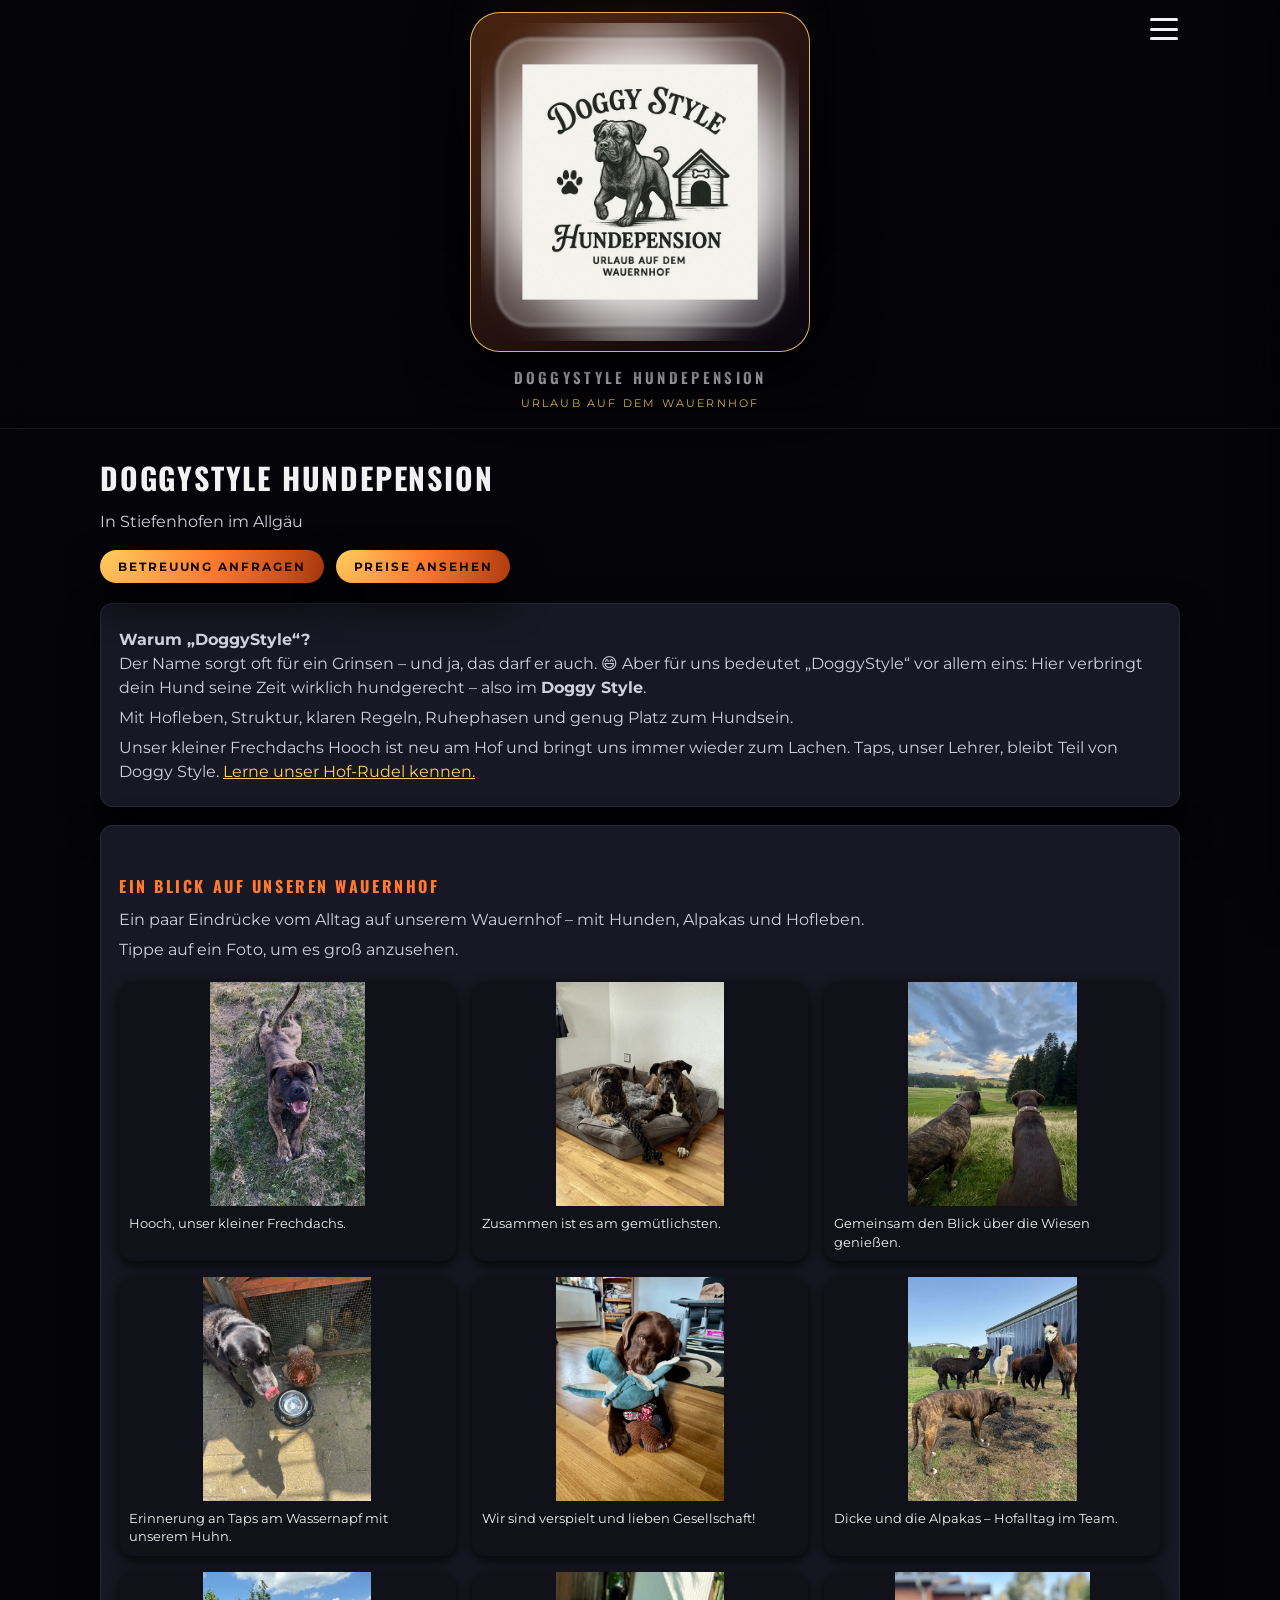
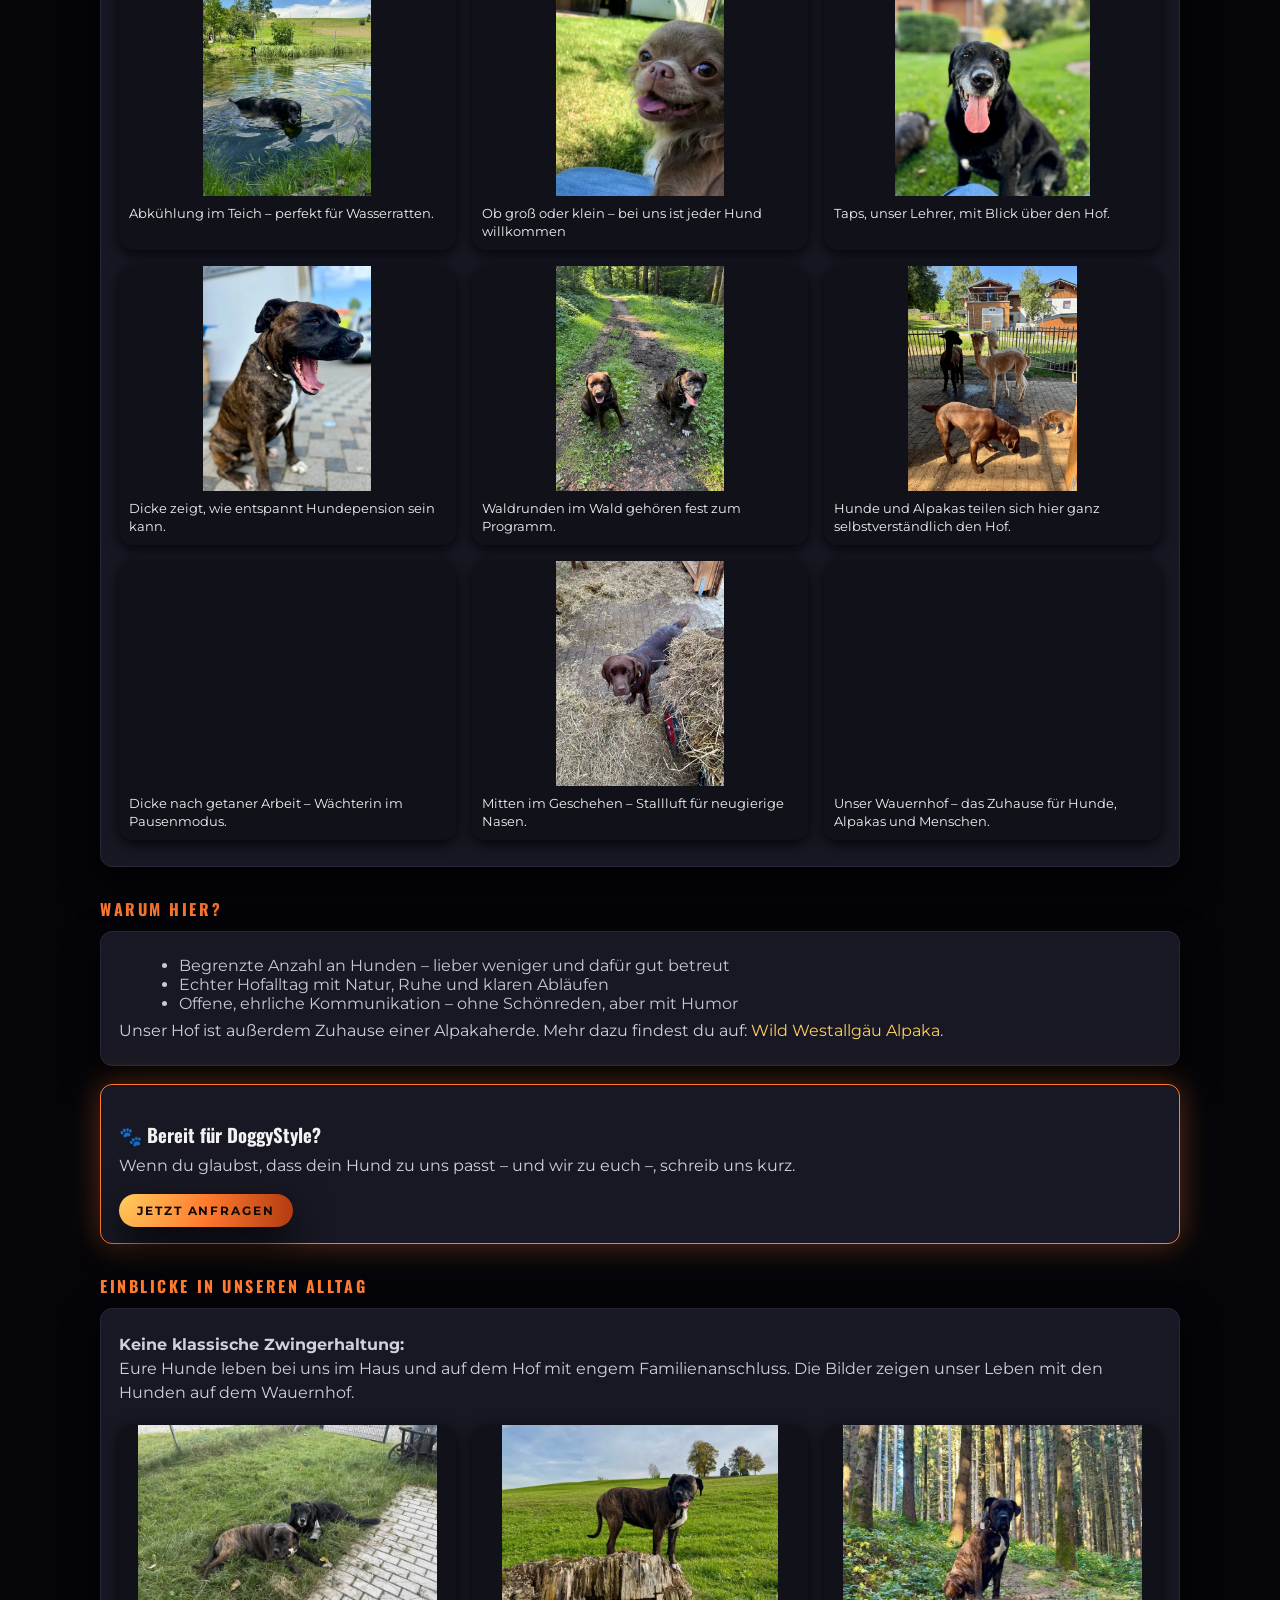
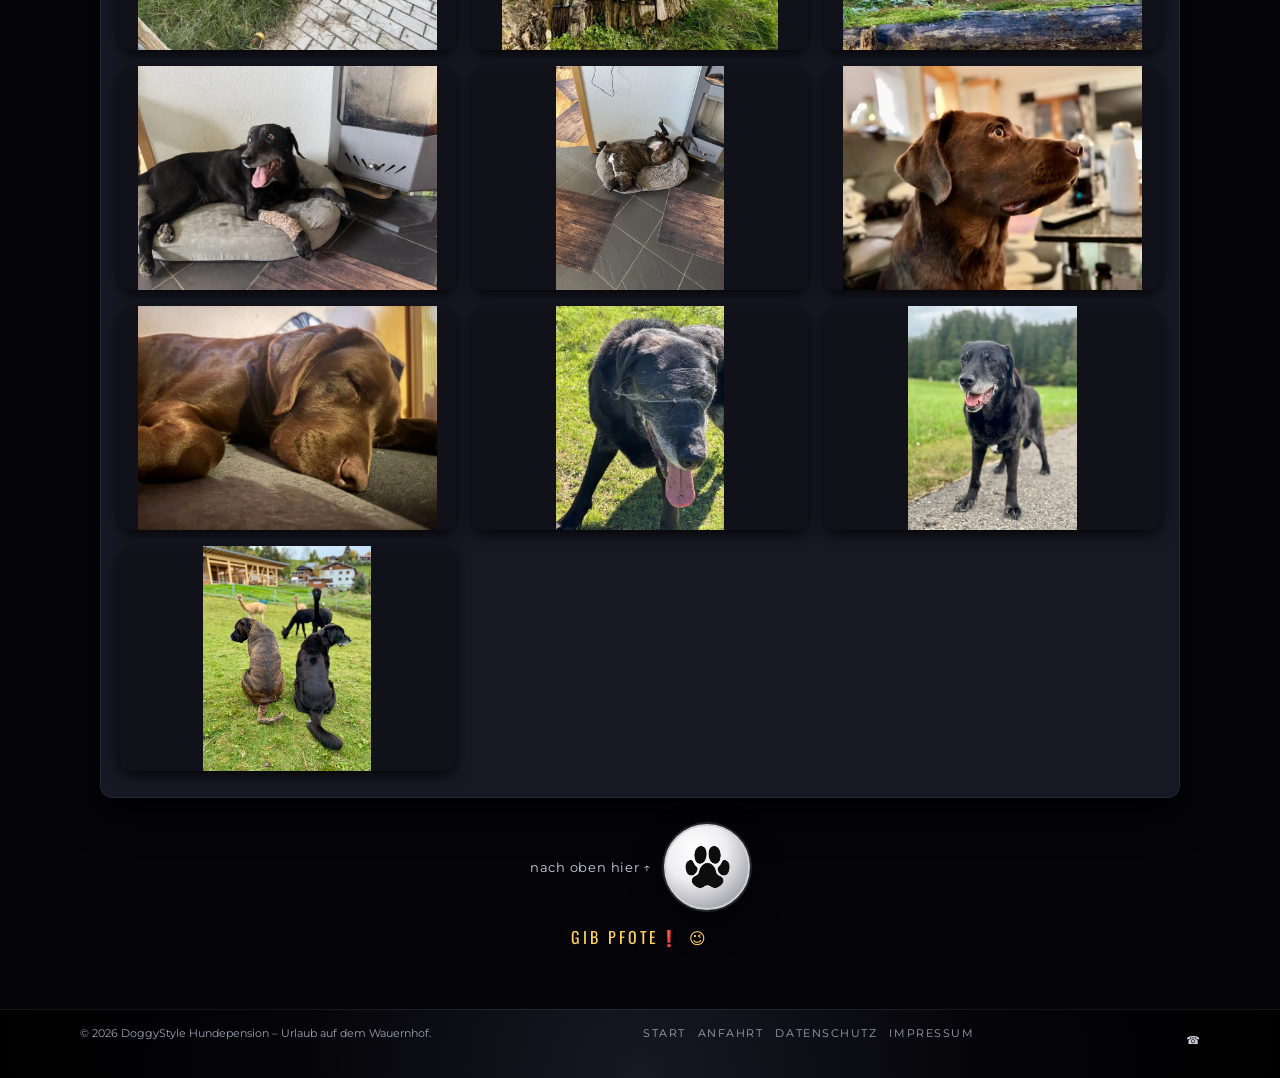
==== commit cba707a4: "Add files via upload" ====
--- a/index.html
+++ b/index.html
@@ -417,6 +417,12 @@
 @media (max-width:780px){
   .header-inner{padding-bottom:12px;}
 }
+.start-actions {
+  display:flex;
+  flex-wrap:wrap;
+  gap:0 12px;
+  margin-bottom:20px;
+}
 </style>
 <link rel="stylesheet" href="gib-pfote.css">
 <script src="gib-pfote.js" defer></script>
@@ -453,6 +459,10 @@
 
 <h1>DoggyStyle Hundepension</h1>
 <p>In Stiefenhofen im Allgäu</p>
+<div class="start-actions">
+  <a class="btn" href="kontakt.html">Betreuung anfragen</a>
+  <a class="btn" href="preise.html">Preise ansehen</a>
+</div>
 <div class="card">
   <p><strong>Warum „DoggyStyle“?</strong><br>
   Der Name sorgt oft für ein Grinsen – und ja, das darf er auch. 😄 Aber für uns bedeutet
